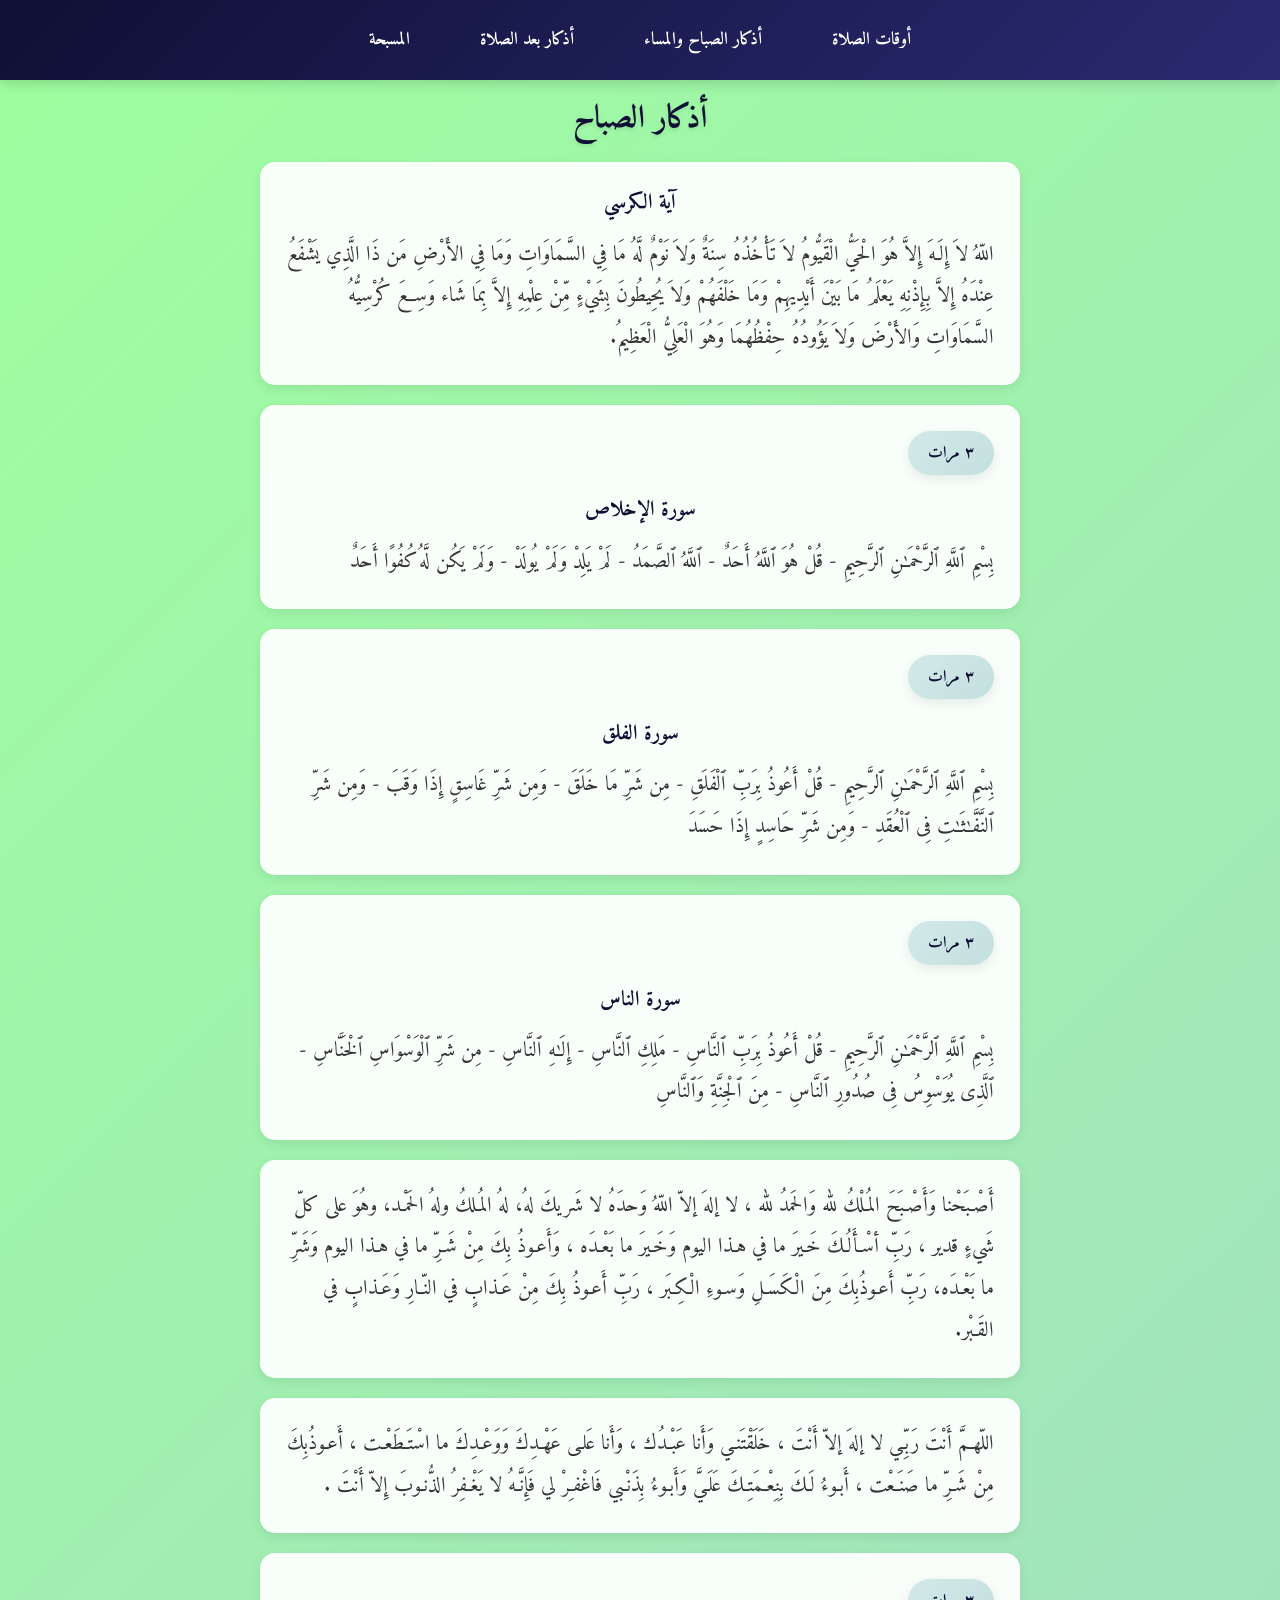
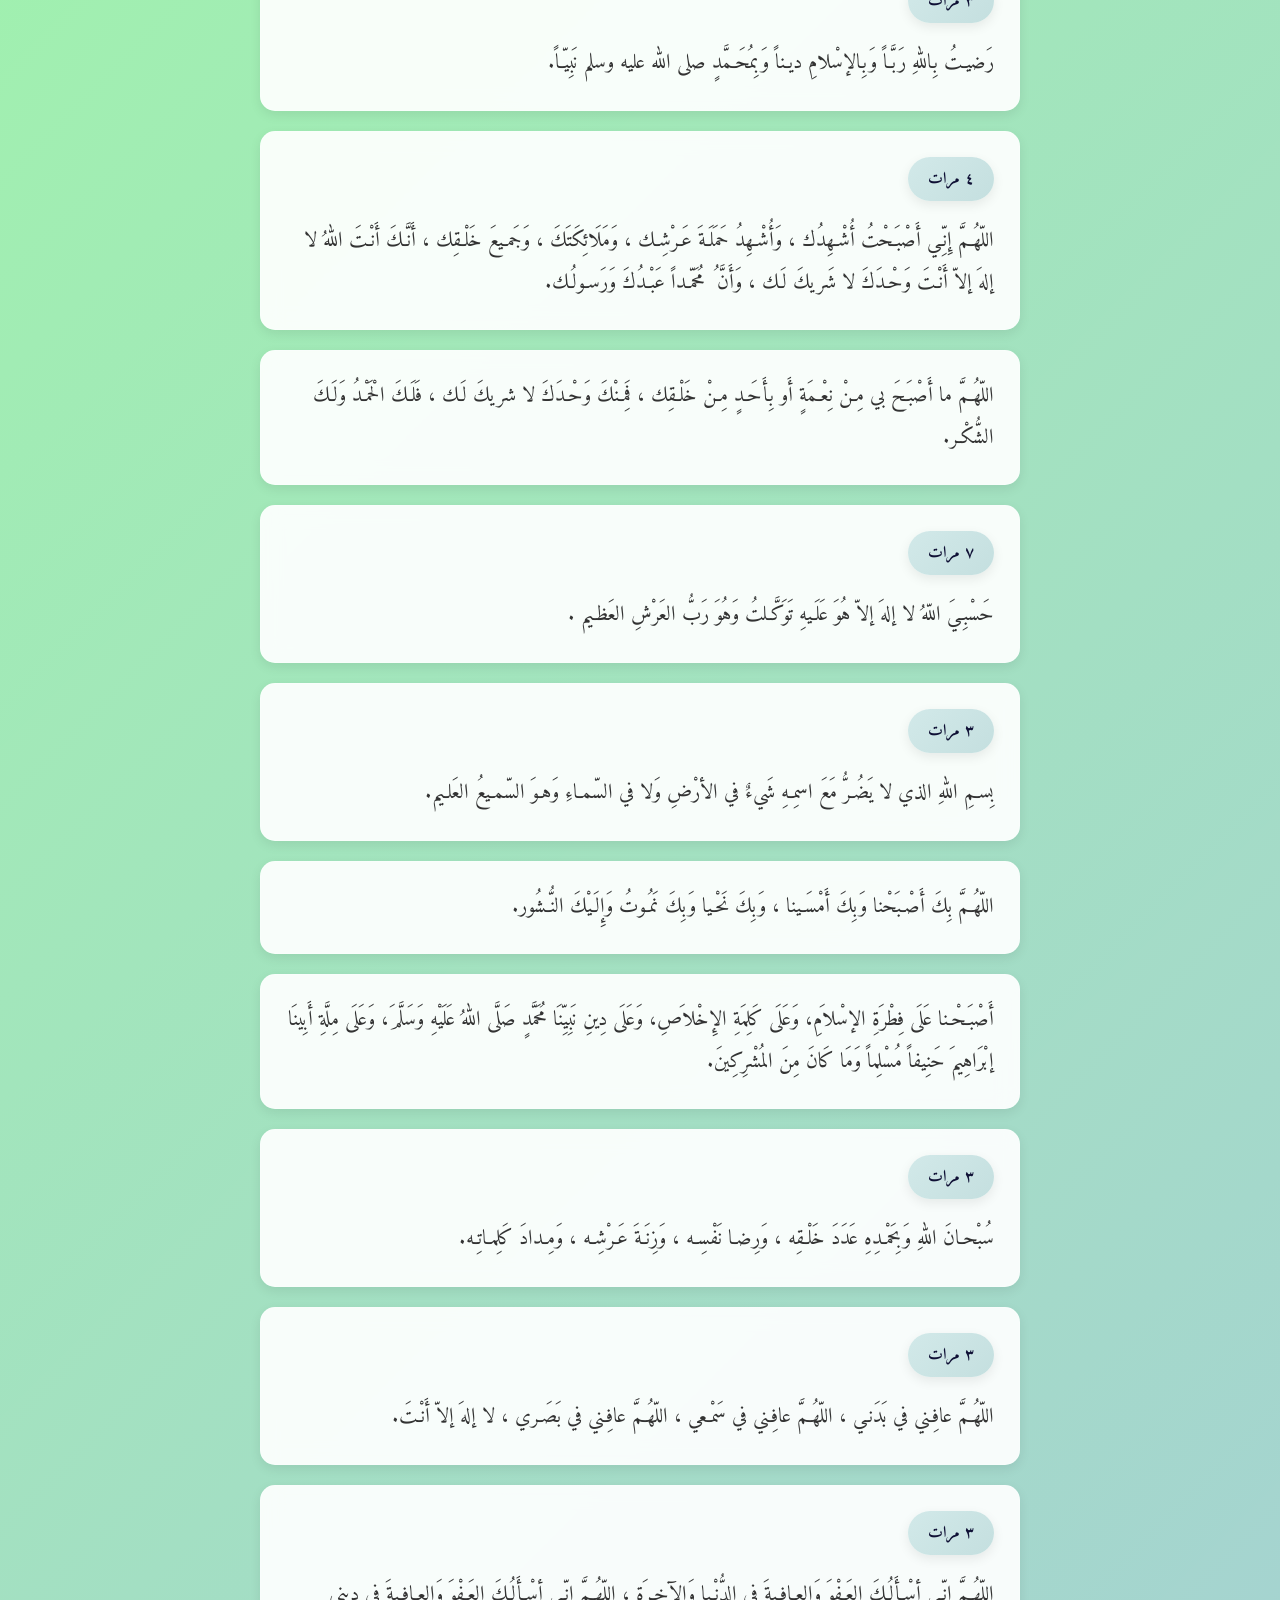
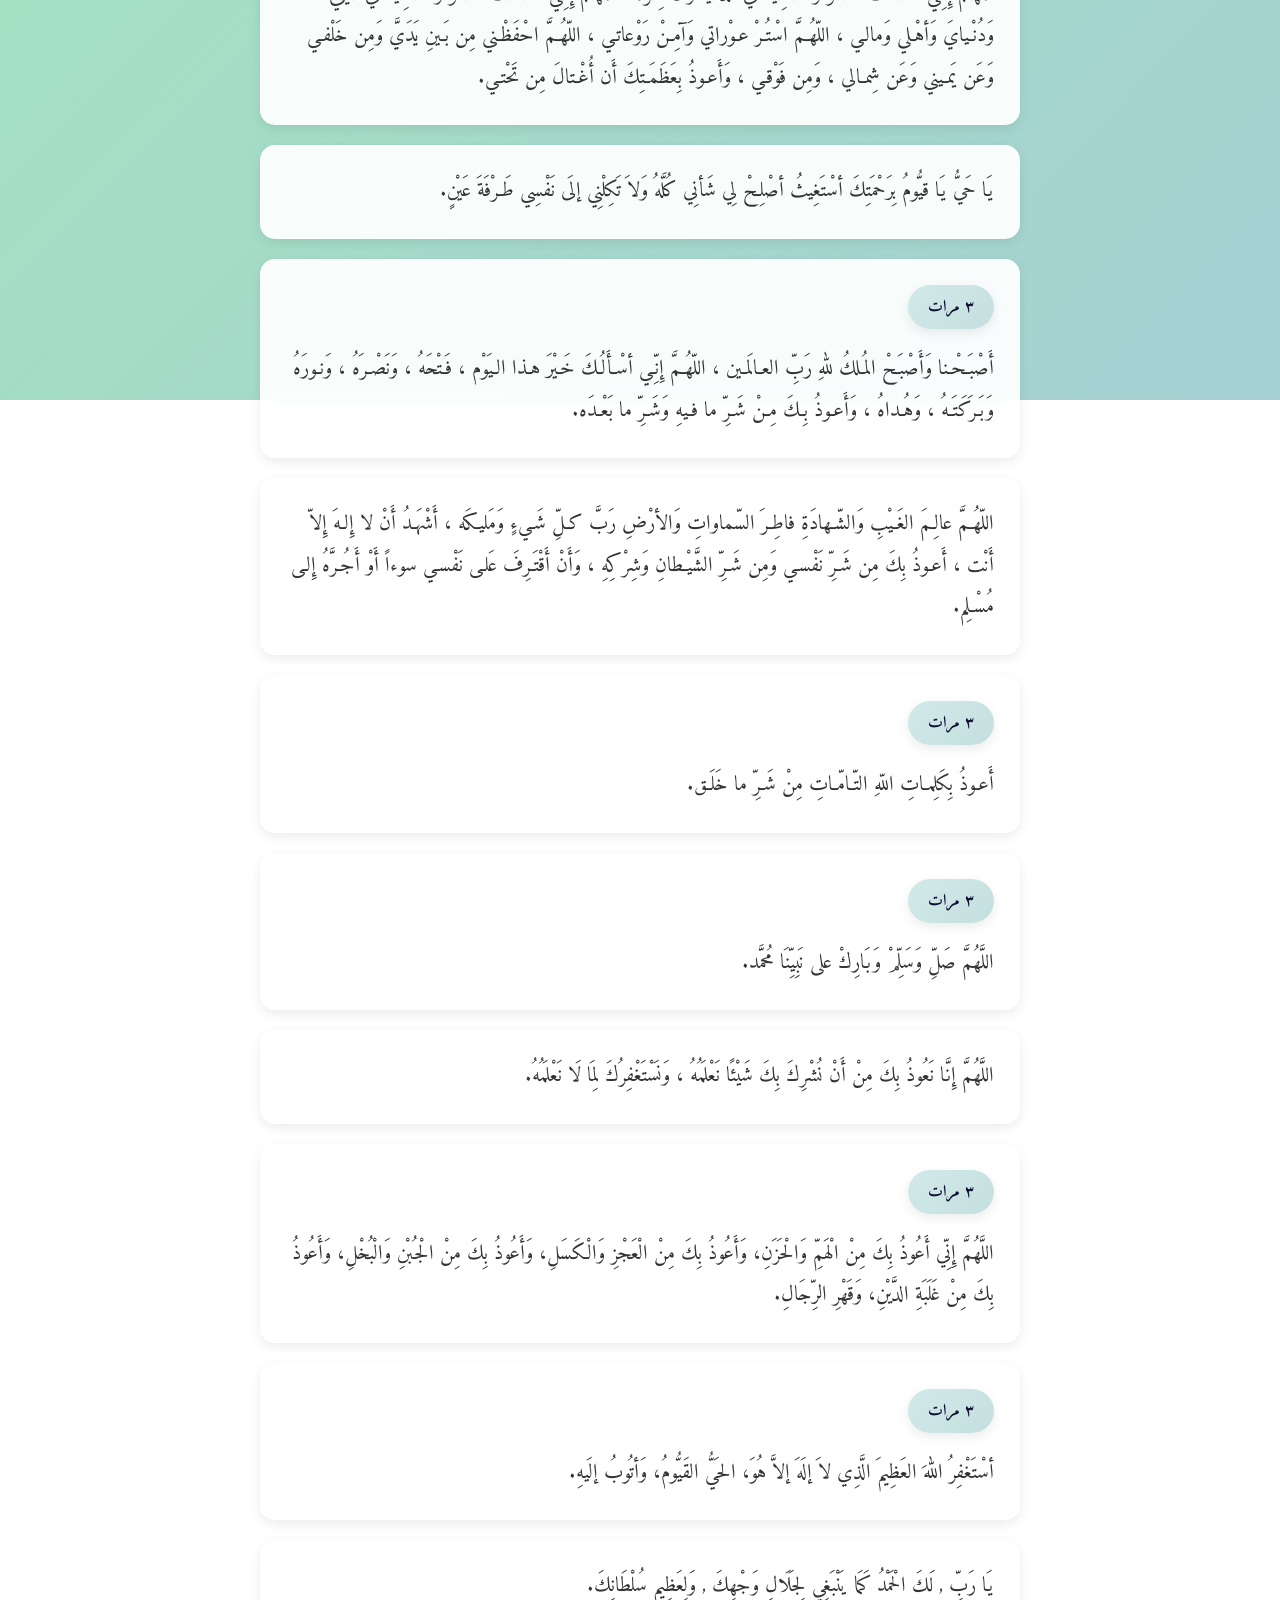
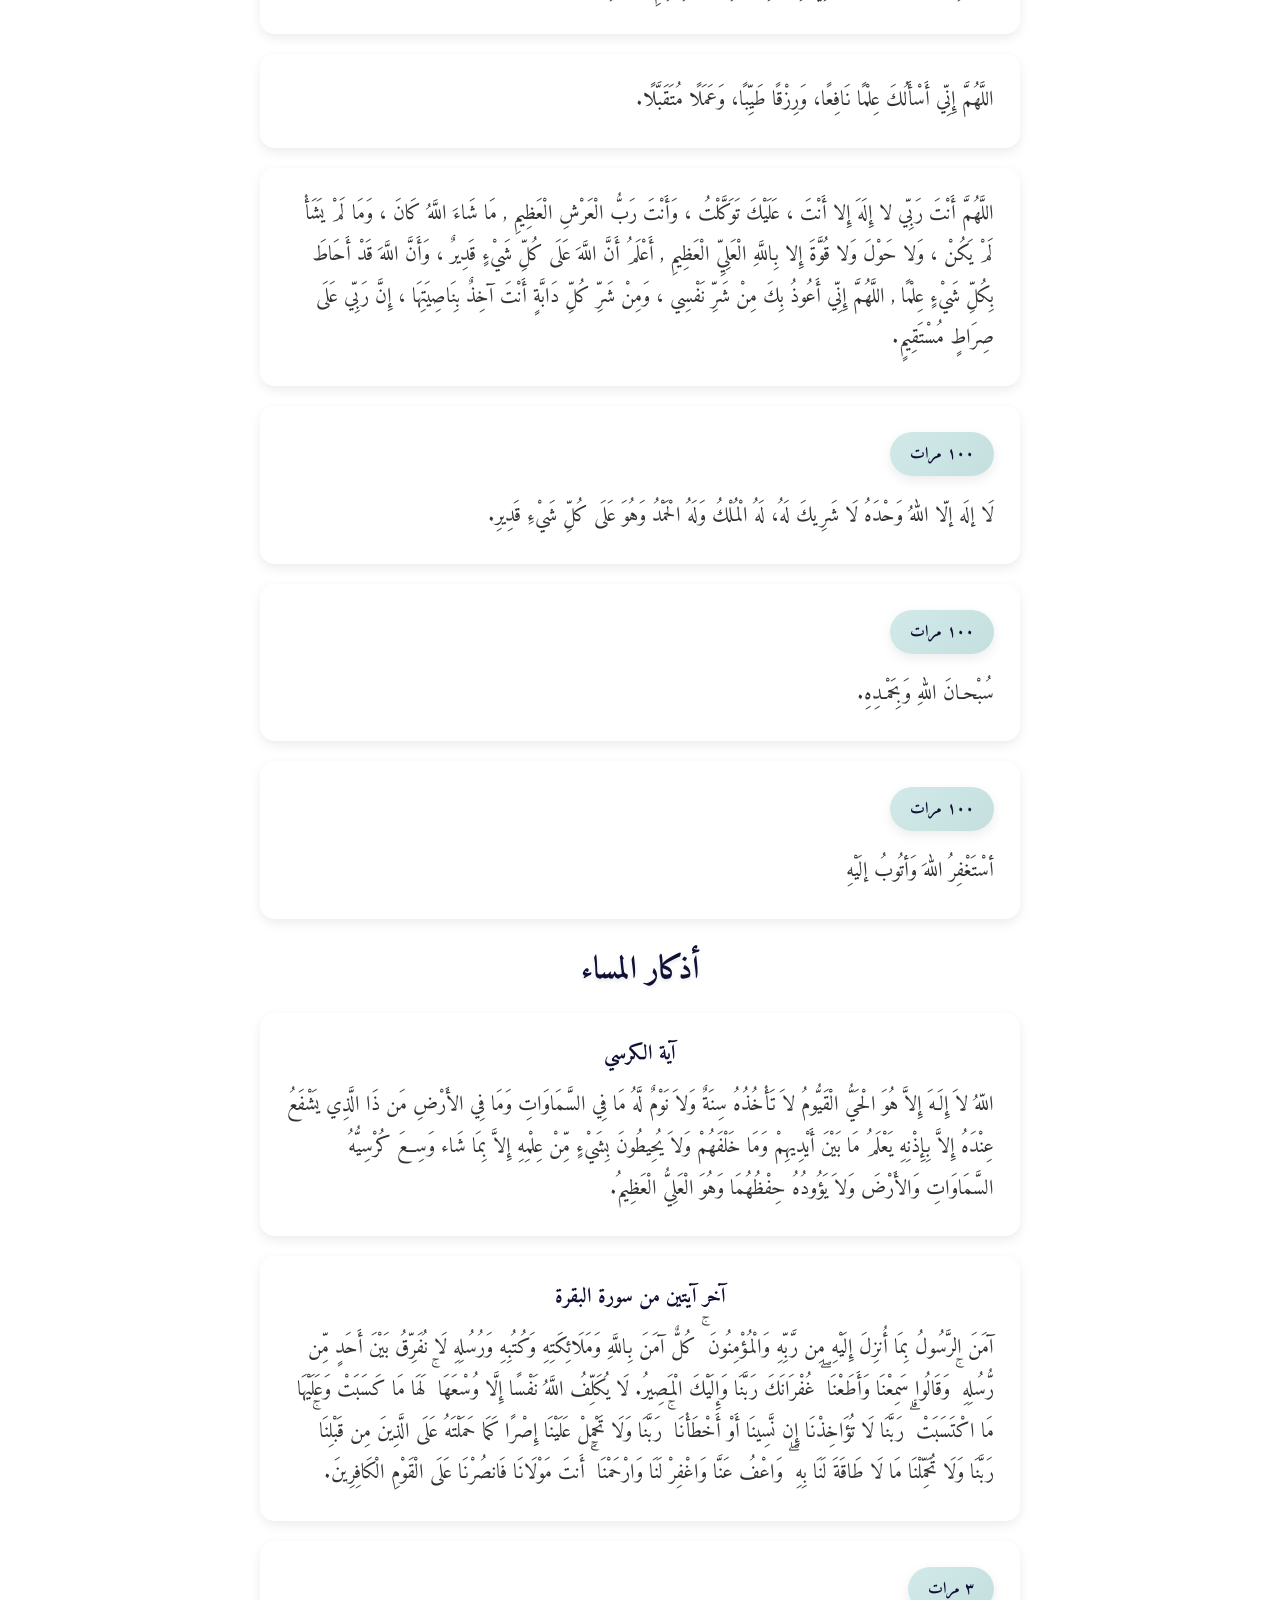
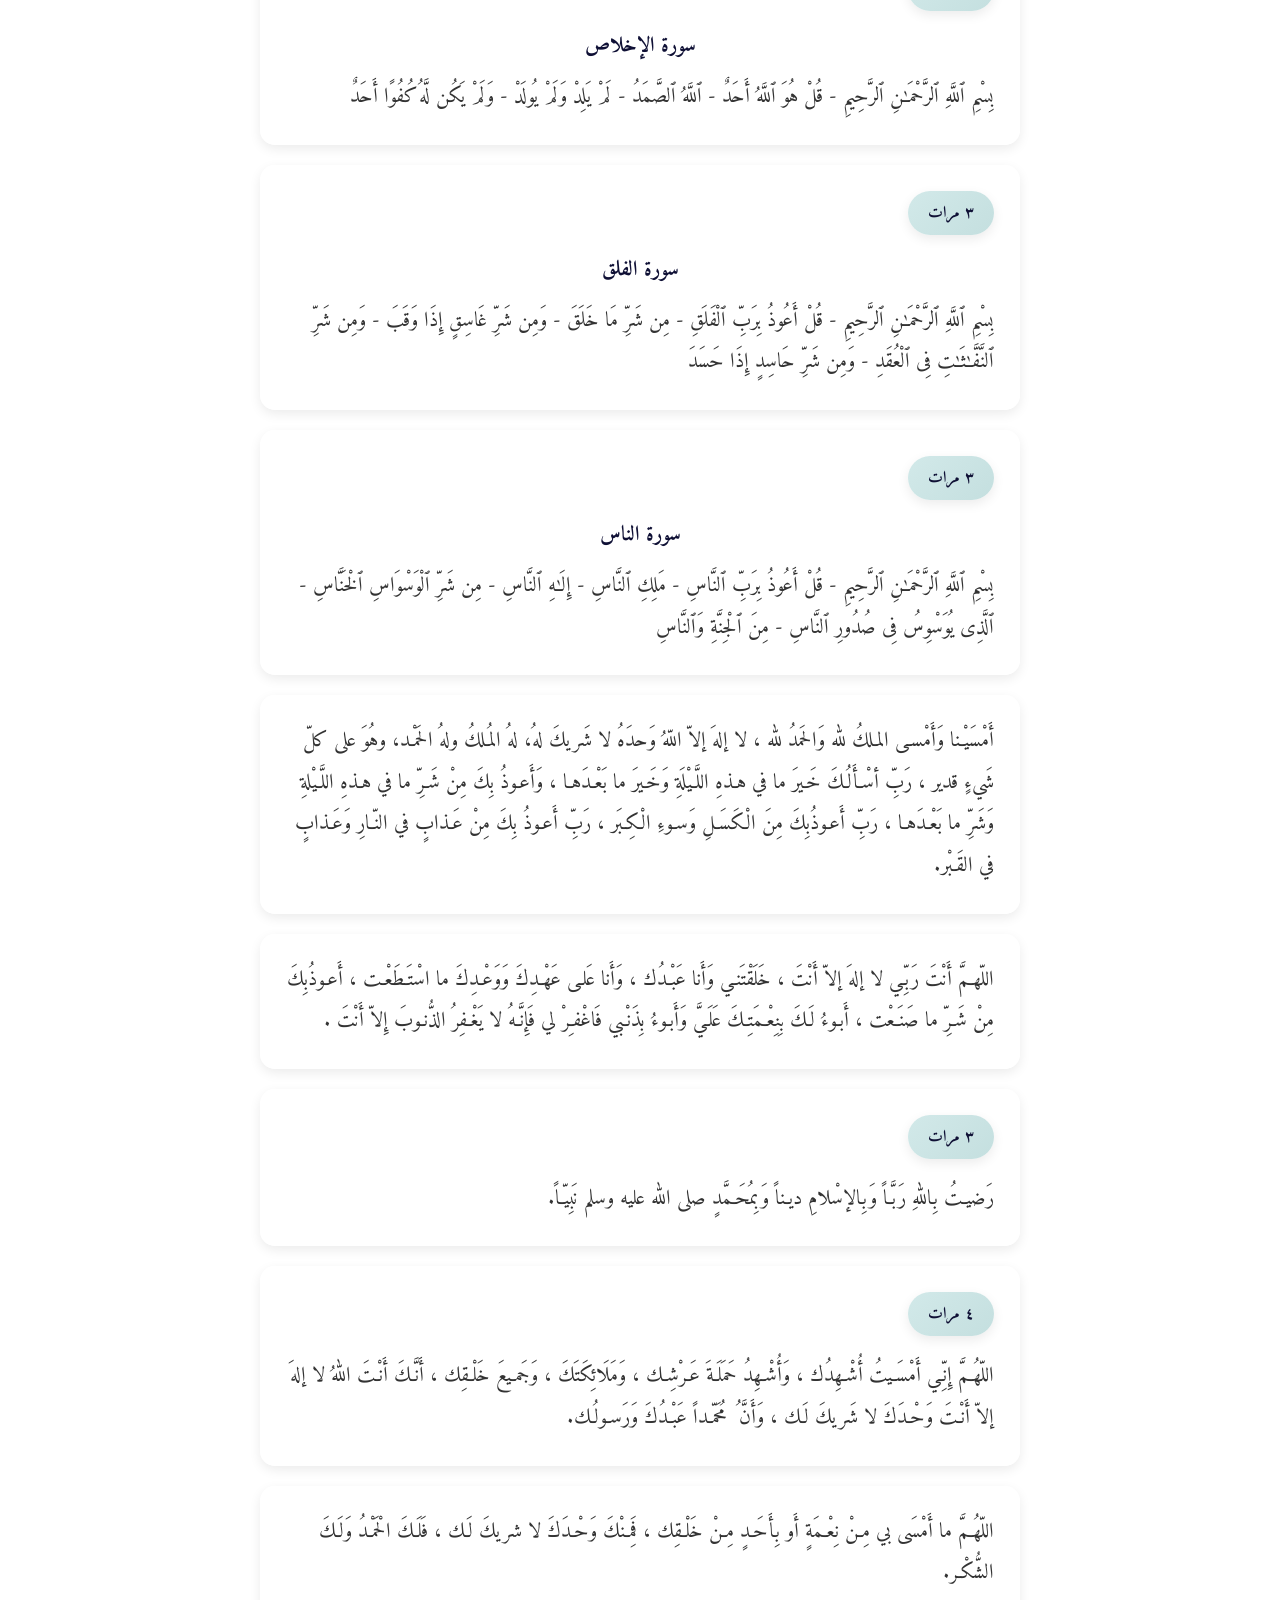
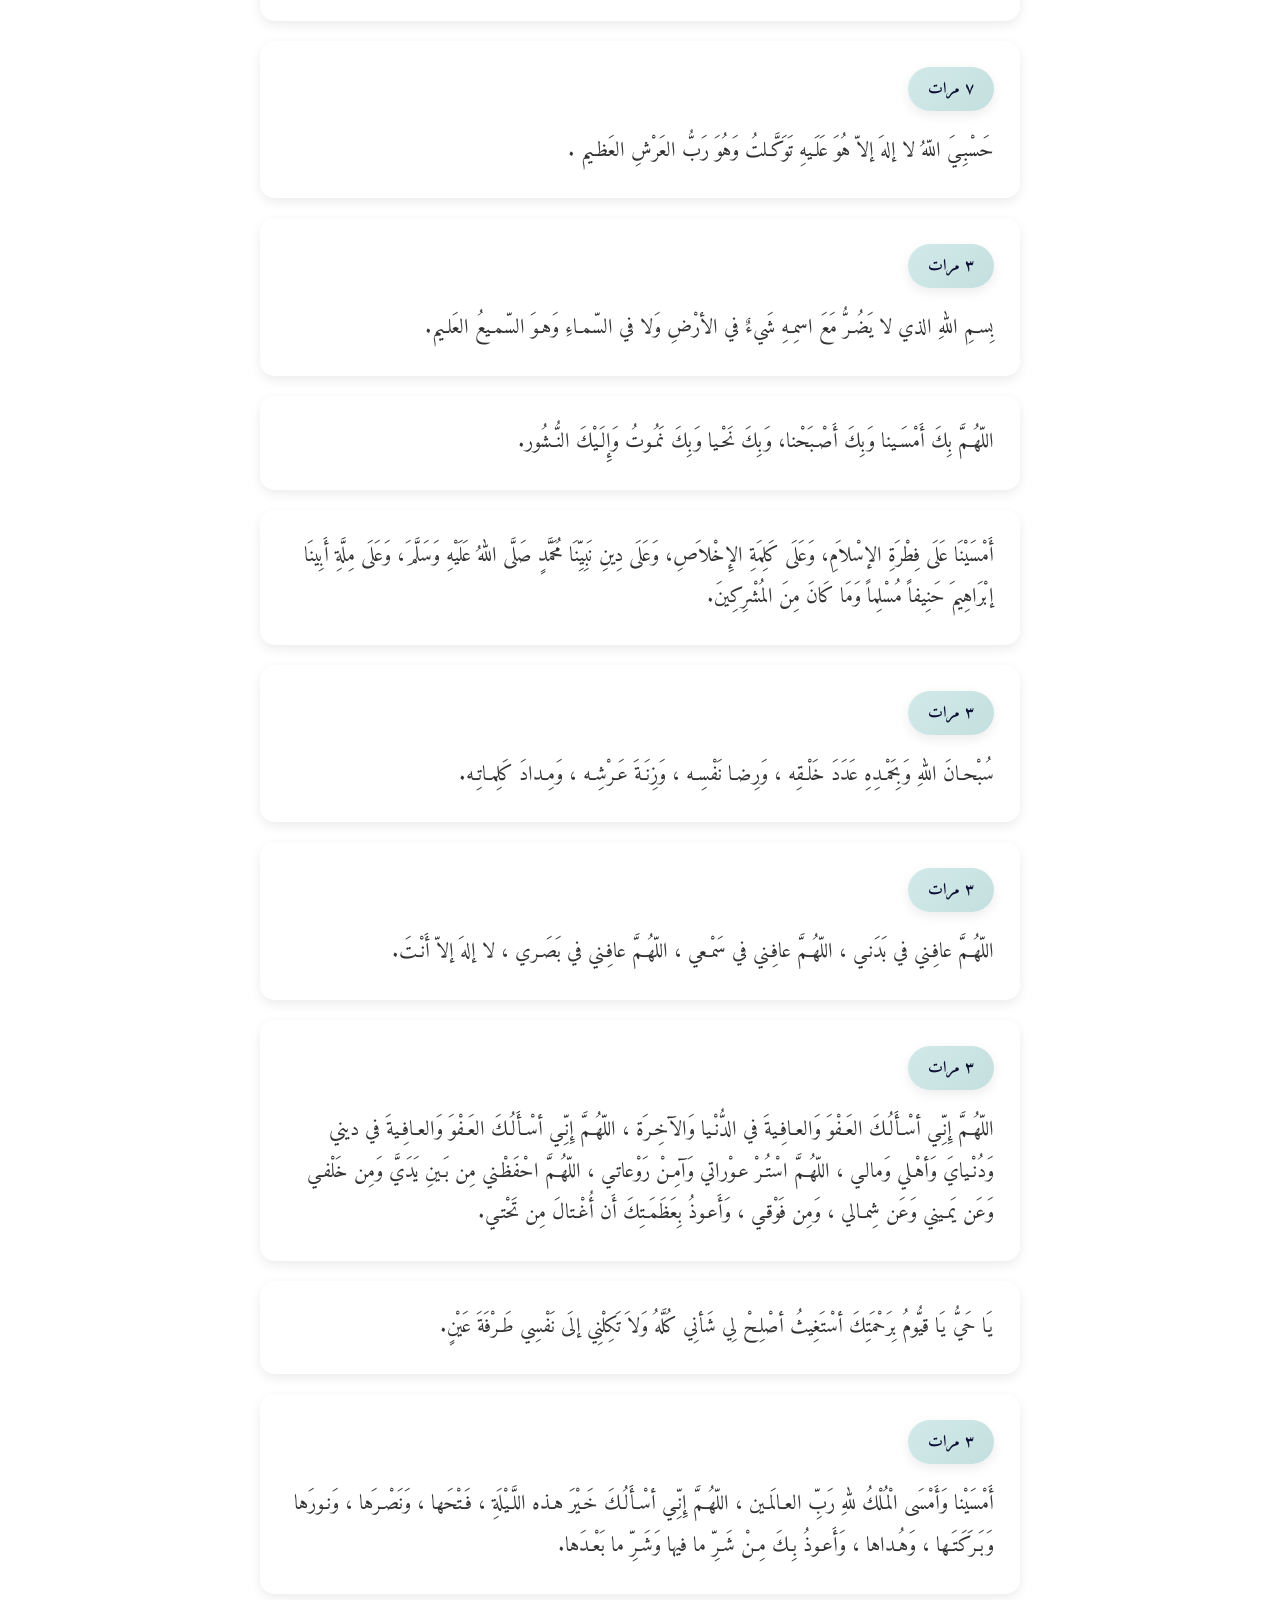
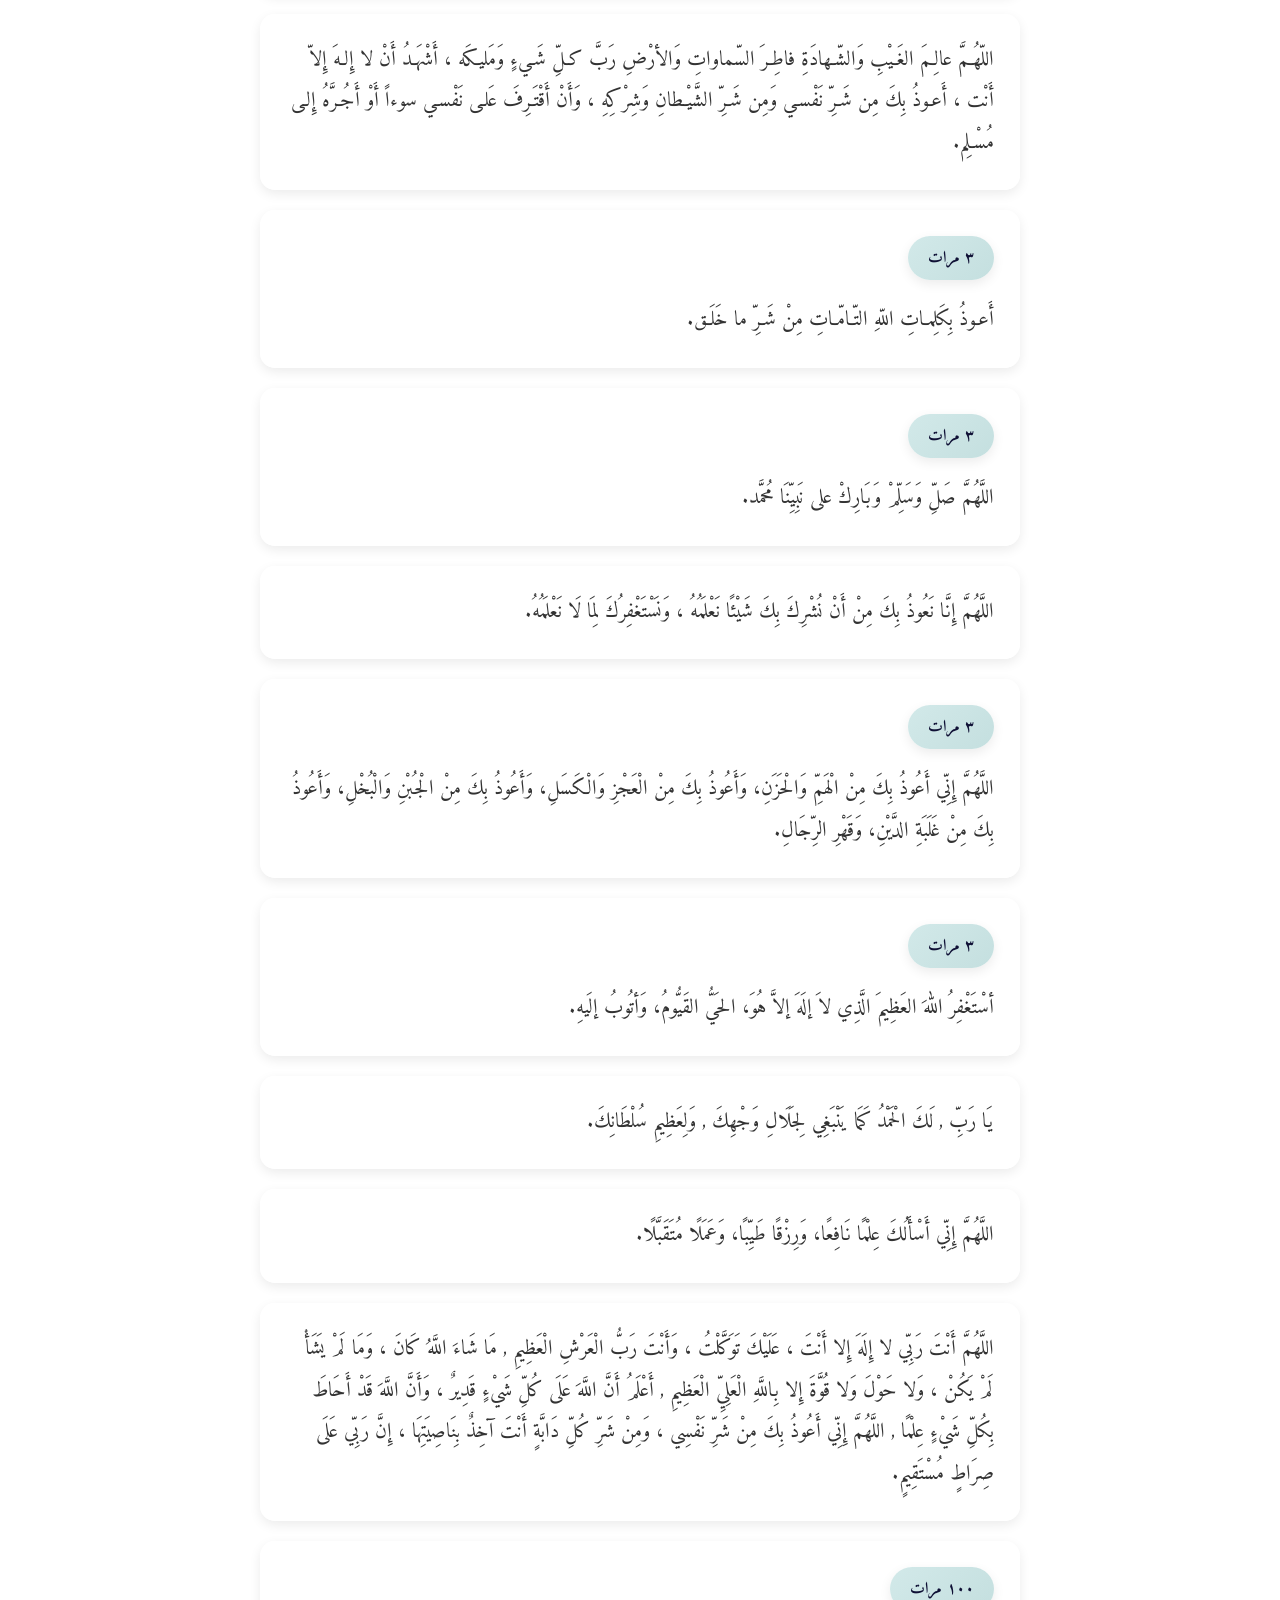
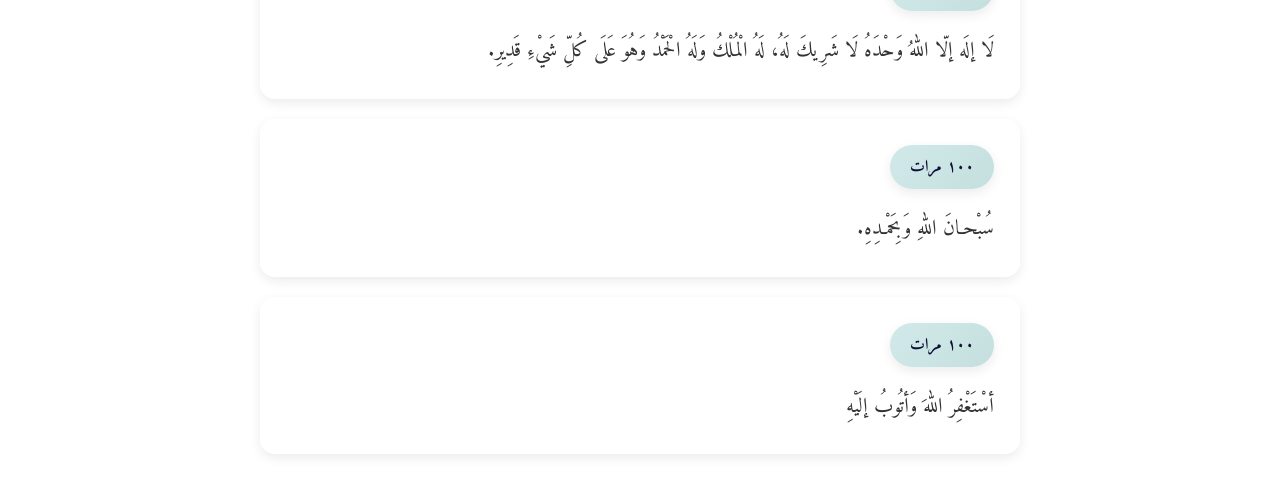
==== adkarAr.html @ 75485196 "bzaf ta3 l3ibat" ====
<!DOCTYPE html>
<html lang="ar" dir="rtl">
  <head>
    <meta charset="UTF-8" />
    <meta name="viewport" content="width=device-width, initial-scale=1.0" />
    <title>الأذكار الصباح و المساء</title>
    <link rel="icon" href="Logo.png" />
    <link
      href="https://cdn.jsdelivr.net/npm/bootstrap@5.3.0/dist/css/bootstrap.min.css"
      rel="stylesheet"
    />
    <link rel="preconnect" href="https://fonts.googleapis.com" />
    <link rel="preconnect" href="https://fonts.gstatic.com" crossorigin />
    <link
      href="https://fonts.googleapis.com/css2?family=Amiri:ital@0;1&family=Urbanist:ital,wght@0,600;1,600&display=swap"
      rel="stylesheet"
    />
    <link rel="stylesheet" href="style.css" />
    <style>
      :root {
        --primary-color: #0f1035;
        --secondary-color: #d2e9e9;
        --accent-color: #c4dfdf;
        --text-color: #333;
        --card-bg: rgba(255, 255, 255, 0.92);
        --gradient-start: rgba(0, 255, 0, 0.382);
        --gradient-end: rgba(0, 0, 255, 0.328);
        --shadow-light: 0 4px 12px rgba(0, 0, 0, 0.08);
        --shadow-medium: 0 8px 20px rgba(0, 0, 0, 0.15);
        --transition: all 0.3s ease;
      }

      body {
        font-family: "Amiri", serif;
        background: linear-gradient(
          135deg,
          var(--gradient-start),
          var(--gradient-end)
        );
        background-size: 400% 400%;
        background-repeat: no-repeat;
        background-attachment: fixed;
        animation: gradientShift 15s ease infinite;
        min-height: 100vh;
        padding: 20px 0;
        margin: 0;
      }

      .main-container {
        max-width: 800px;
        margin: 80px auto 20px;
        padding: 0 20px;
      }

      .section-title {
        color: var(--primary-color);
        font-weight: 700;
        text-align: center;
        margin: 2rem 0 1.5rem 0;
        font-size: 2rem;
        text-shadow: 0 2px 4px rgba(0, 0, 0, 0.1);
      }

      .supplication-card {
        background-color: var(--card-bg);
        border-radius: 15px;
        padding: 25px;
        margin-bottom: 20px;
        box-shadow: var(--shadow-light);
        border: 1px solid rgba(255, 255, 255, 0.2);
        backdrop-filter: blur(10px);
        transition: var(--transition);
        position: relative;
        overflow: hidden;
      }

      .supplication-card::before {
        content: "";
        position: absolute;
        top: 0;
        right: 0;
        width: 4px;
        height: 100%;
        background: var(--primary-color);
        transform: scaleY(0);
        transition: transform 0.3s ease;
      }

      .supplication-card:hover::before {
        transform: scaleY(1);
      }

      .supplication-card:hover {
        transform: translateY(-5px);
        box-shadow: var(--shadow-medium);
      }

      .supplication-text {
        font-size: 1.3rem;
        line-height: 2;
        color: var(--text-color);
        text-align: right;
        margin-bottom: 0;
      }

      .repetition-badge {
        background: linear-gradient(
          135deg,
          var(--secondary-color),
          var(--accent-color)
        );
        color: var(--primary-color);
        padding: 10px 20px;
        border-radius: 25px;
        font-weight: 700;
        font-size: 1rem;
        margin-bottom: 20px;
        display: inline-block;
        box-shadow: var(--shadow-light);
      }

      .sura-title,
      .ayah-title {
        color: var(--primary-color);
        font-weight: 700;
        font-size: 1.3rem;
        margin-bottom: 15px;
        text-align: center;
      }

      .navigation-header {
        background: linear-gradient(135deg, var(--primary-color), #2a2a72);
        color: white;
        padding: 15px 0;
        position: fixed;
        top: 0;
        left: 0;
        width: 100%;
        z-index: 1000;
        box-shadow: 0 4px 12px rgba(0, 0, 0, 0.15);
      }

      .nav-link {
        color: white !important;
        font-weight: 600;
        padding: 12px 25px;
        border-radius: 25px;
        transition: var(--transition);
        margin: 0 5px;
        text-decoration: none;
        font-family: "Amiri", serif;
        font-size: 1.1rem;
      }

      .nav-link:hover {
        background-color: rgba(255, 255, 255, 0.2);
        transform: translateY(-2px);
      }

      .nav-container {
        display: flex;
        justify-content: center;
        flex-wrap: wrap;
        gap: 10px;
      }

      @media (max-width: 768px) {
        .section-title {
          font-size: 1.7rem;
        }

        .supplication-text {
          font-size: 1.2rem;
          line-height: 1.9;
        }

        .supplication-card {
          padding: 20px;
        }

        .main-container {
          margin-top: 100px;
        }

        .nav-link {
          padding: 10px 15px;
          font-size: 1rem;
        }
      }

      @media (max-width: 576px) {
        body {
          padding: 10px 0;
        }

        .section-title {
          font-size: 1.5rem;
          margin: 1.5rem 0 1rem 0;
        }

        .supplication-text {
          font-size: 1.1rem;
          line-height: 1.8;
        }

        .supplication-card {
          padding: 15px;
          border-radius: 12px;
        }

        .repetition-badge {
          font-size: 0.9rem;
          padding: 8px 16px;
        }

        .nav-container {
          flex-direction: column;
          align-items: center;
          gap: 5px;
        }

        .nav-link {
          width: 200px;
          text-align: center;
        }
      }
    </style>
  </head>
  <body>
    <!-- Navigation Header -->
    <nav class="navigation-header">
      <div class="container-fluid">
        <div class="nav-container">
          <a href="index.html" class="nav-link">أوقات الصلاة</a>
          <a href="adkarAr.html" class="nav-link">أذكار الصباح والمساء</a>
          <a href="afterprayerAr.html" class="nav-link">أذكار بعد الصلاة</a>
          <a href="tassbih.html" class="nav-link">المسبحة</a>
        </div>
      </div>
    </nav>

    <div class="main-container">
      <!-- Morning Adhkar Section -->
      <h1 class="section-title" id="scrollspyHeading1">أذكار الصباح</h1>

      <div class="supplication-card">
        <div class="ayah-title">آية الكرسي</div>
        <p class="supplication-text">
          اللّهُ لاَ إِلَـهَ إِلاَّ هُوَ الْحَيُّ الْقَيُّومُ لاَ تَأْخُذُهُ
          سِنَةٌ وَلاَ نَوْمٌ لَّهُ مَا فِي السَّمَاوَاتِ وَمَا فِي الأَرْضِ مَن
          ذَا الَّذِي يَشْفَعُ عِنْدَهُ إِلاَّ بِإِذْنِهِ يَعْلَمُ مَا بَيْنَ
          أَيْدِيهِمْ وَمَا خَلْفَهُمْ وَلاَ يُحِيطُونَ بِشَيْءٍ مِّنْ عِلْمِهِ
          إِلاَّ بِمَا شَاء وَسِعَ كُرْسِيُّهُ السَّمَاوَاتِ وَالأَرْضَ وَلاَ
          يَؤُودُهُ حِفْظُهُمَا وَهُوَ الْعَلِيُّ الْعَظِيمُ.
        </p>
      </div>

      <div class="supplication-card">
        <div class="repetition-badge">٣ مرات</div>
        <div class="sura-title">سورة الإخلاص</div>
        <p class="supplication-text">
          بِسْمِ ٱللَّهِ ٱلرَّحْمَـٰنِ ٱلرَّحِيمِ - قُلْ هُوَ ٱللَّهُ أَحَدٌ -
          ٱللَّهُ ٱلصَّمَدُ - لَمْ يَلِدْ وَلَمْ يُولَدْ - وَلَمْ يَكُن لَّهُ
          كُفُوًا أَحَدٌ
        </p>
      </div>

      <div class="supplication-card">
        <div class="repetition-badge">٣ مرات</div>
        <div class="sura-title">سورة الفلق</div>
        <p class="supplication-text">
          بِسْمِ ٱللَّهِ ٱلرَّحْمَـٰنِ ٱلرَّحِيمِ - قُلْ أَعُوذُ بِرَبِّ
          ٱلْفَلَقِ - مِن شَرِّ مَا خَلَقَ - وَمِن شَرِّ غَاسِقٍ إِذَا وَقَبَ -
          وَمِن شَرِّ ٱلنَّفَّـٰثَـٰتِ فِى ٱلْعُقَدِ - وَمِن شَرِّ حَاسِدٍ إِذَا
          حَسَدَ
        </p>
      </div>

      <div class="supplication-card">
        <div class="repetition-badge">٣ مرات</div>
        <div class="sura-title">سورة الناس</div>
        <p class="supplication-text">
          بِسْمِ ٱللَّهِ ٱلرَّحْمَـٰنِ ٱلرَّحِيمِ - قُلْ أَعُوذُ بِرَبِّ
          ٱلنَّاسِ - مَلِكِ ٱلنَّاسِ - إِلَـٰهِ ٱلنَّاسِ - مِن شَرِّ
          ٱلْوَسْوَاسِ ٱلْخَنَّاسِ - ٱلَّذِى يُوَسْوِسُ فِى صُدُورِ ٱلنَّاسِ -
          مِنَ ٱلْجِنَّةِ وَٱلنَّاسِ
        </p>
      </div>

      <div class="supplication-card">
        <p class="supplication-text">
          أَصْـبَحْنا وَأَصْـبَحَ المُـلْكُ لله وَالحَمدُ لله ، لا إلهَ إلاّ
          اللّهُ وَحدَهُ لا شَريكَ لهُ، لهُ المُـلكُ ولهُ الحَمْـد، وهُوَ على
          كلّ شَيءٍ قدير ، رَبِّ أسْـأَلُـكَ خَـيرَ ما في هـذا اليوم وَخَـيرَ ما
          بَعْـدَه ، وَأَعـوذُ بِكَ مِنْ شَـرِّ ما في هـذا اليوم وَشَرِّ ما
          بَعْـدَه، رَبِّ أَعـوذُبِكَ مِنَ الْكَسَـلِ وَسـوءِ الْكِـبَر ، رَبِّ
          أَعـوذُ بِكَ مِنْ عَـذابٍ في النّـارِ وَعَـذابٍ في القَـبْر.
        </p>
      </div>

      <div class="supplication-card">
        <p class="supplication-text">
          اللّهـمَّ أَنْتَ رَبِّـي لا إلهَ إلاّ أَنْتَ ، خَلَقْتَنـي وَأَنا
          عَبْـدُك ، وَأَنا عَلـى عَهْـدِكَ وَوَعْـدِكَ ما اسْتَـطَعْـت ،
          أَعـوذُبِكَ مِنْ شَـرِّ ما صَنَـعْت ، أَبـوءُ لَـكَ بِنِعْـمَتِـكَ
          عَلَـيَّ وَأَبـوءُ بِذَنْـبي فَاغْفـِرْ لي فَإِنَّـهُ لا يَغْـفِرُ
          الذُّنـوبَ إِلاّ أَنْتَ .
        </p>
      </div>

      <div class="supplication-card">
        <div class="repetition-badge">٣ مرات</div>
        <p class="supplication-text">
          رَضيـتُ بِاللهِ رَبَّـاً وَبِالإسْلامِ ديـناً وَبِمُحَـمَّدٍ صلى الله
          عليه وسلم نَبِيّـاً.
        </p>
      </div>

      <div class="supplication-card">
        <div class="repetition-badge">٤ مرات</div>
        <p class="supplication-text">
          اللّهُـمَّ إِنِّـي أَصْبَـحْتُ أُشْـهِدُك ، وَأُشْـهِدُ حَمَلَـةَ
          عَـرْشِـك ، وَمَلَائِكَتَكَ ، وَجَمـيعَ خَلْـقِك ، أَنَّـكَ أَنْـتَ
          اللهُ لا إلهَ إلاّ أَنْـتَ وَحْـدَكَ لا شَريكَ لَـك ، وَأَنَّ ُ
          مُحَمّـداً عَبْـدُكَ وَرَسـولُـك.
        </p>
      </div>

      <div class="supplication-card">
        <p class="supplication-text">
          اللّهُـمَّ ما أَصْبَـحَ بي مِـنْ نِعْـمَةٍ أَو بِأَحَـدٍ مِـنْ
          خَلْـقِك ، فَمِـنْكَ وَحْـدَكَ لا شريكَ لَـك ، فَلَـكَ الْحَمْـدُ
          وَلَـكَ الشُّكْـر.
        </p>
      </div>

      <div class="supplication-card">
        <div class="repetition-badge">٧ مرات</div>
        <p class="supplication-text">
          حَسْبِـيَ اللّهُ لا إلهَ إلاّ هُوَ عَلَـيهِ تَوَكَّـلتُ وَهُوَ رَبُّ
          العَرْشِ العَظـيم .
        </p>
      </div>

      <div class="supplication-card">
        <div class="repetition-badge">٣ مرات</div>
        <p class="supplication-text">
          بِسـمِ اللهِ الذي لا يَضُـرُّ مَعَ اسمِـهِ شَيءٌ في الأرْضِ وَلا في
          السّمـاءِ وَهـوَ السّمـيعُ العَلـيم.
        </p>
      </div>

      <div class="supplication-card">
        <p class="supplication-text">
          اللّهُـمَّ بِكَ أَصْـبَحْنا وَبِكَ أَمْسَـينا ، وَبِكَ نَحْـيا وَبِكَ
          نَمُـوتُ وَإِلَـيْكَ النُّـشُور.
        </p>
      </div>

      <div class="supplication-card">
        <p class="supplication-text">
          أَصْبَـحْـنا عَلَى فِطْرَةِ الإسْلاَمِ، وَعَلَى كَلِمَةِ الإِخْلاَصِ،
          وَعَلَى دِينِ نَبِيِّنَا مُحَمَّدٍ صَلَّى اللهُ عَلَيْهِ وَسَلَّمَ،
          وَعَلَى مِلَّةِ أَبِينَا إبْرَاهِيمَ حَنِيفاً مُسْلِماً وَمَا كَانَ
          مِنَ المُشْرِكِينَ.
        </p>
      </div>

      <div class="supplication-card">
        <div class="repetition-badge">٣ مرات</div>
        <p class="supplication-text">
          سُبْحـانَ اللهِ وَبِحَمْـدِهِ عَدَدَ خَلْـقِه ، وَرِضـا نَفْسِـه ،
          وَزِنَـةَ عَـرْشِـه ، وَمِـدادَ كَلِمـاتِـه.
        </p>
      </div>

      <div class="supplication-card">
        <div class="repetition-badge">٣ مرات</div>
        <p class="supplication-text">
          اللّهُـمَّ عافِـني في بَدَنـي ، اللّهُـمَّ عافِـني في سَمْـعي ،
          اللّهُـمَّ عافِـني في بَصَـري ، لا إلهَ إلاّ أَنْـتَ.
        </p>
      </div>

      <div class="supplication-card">
        <div class="repetition-badge">٣ مرات</div>
        <p class="supplication-text">
          اللّهُـمَّ إِنِّـي أسْـأَلُـكَ العَـفْوَ وَالعـافِـيةَ في الدُّنْـيا
          وَالآخِـرَة ، اللّهُـمَّ إِنِّـي أسْـأَلُـكَ العَـفْوَ وَالعـافِـيةَ
          في ديني وَدُنْـيايَ وَأهْـلي وَمالـي ، اللّهُـمَّ اسْتُـرْ عـوْراتي
          وَآمِـنْ رَوْعاتـي ، اللّهُـمَّ احْفَظْـني مِن بَـينِ يَدَيَّ وَمِن
          خَلْفـي وَعَن يَمـيني وَعَن شِمـالي ، وَمِن فَوْقـي ، وَأَعـوذُ
          بِعَظَمَـتِكَ أَن أُغْـتالَ مِن تَحْتـي.
        </p>
      </div>

      <div class="supplication-card">
        <p class="supplication-text">
          يَا حَيُّ يَا قيُّومُ بِرَحْمَتِكَ أسْتَغِيثُ أصْلِحْ لِي شَأنِي
          كُلَّهُ وَلاَ تَكِلْنِي إلَى نَفْسِي طَـرْفَةَ عَيْنٍ.
        </p>
      </div>

      <div class="supplication-card">
        <div class="repetition-badge">٣ مرات</div>
        <p class="supplication-text">
          أَصْبَـحْـنا وَأَصْبَـحْ المُـلكُ للهِ رَبِّ العـالَمـين ، اللّهُـمَّ
          إِنِّـي أسْـأَلُـكَ خَـيْرَ هـذا الـيَوْم ، فَـتْحَهُ ، وَنَصْـرَهُ ،
          وَنـورَهُ وَبَـرَكَتَـهُ ، وَهُـداهُ ، وَأَعـوذُ بِـكَ مِـنْ شَـرِّ ما
          فـيهِ وَشَـرِّ ما بَعْـدَه.
        </p>
      </div>

      <div class="supplication-card">
        <p class="supplication-text">
          اللّهُـمَّ عالِـمَ الغَـيْبِ وَالشّـهادَةِ فاطِـرَ السّماواتِ
          وَالأرْضِ رَبَّ كـلِّ شَـيءٍ وَمَليـكَه ، أَشْهَـدُ أَنْ لا إِلـهَ
          إِلاّ أَنْت ، أَعـوذُ بِكَ مِن شَـرِّ نَفْسـي وَمِن شَـرِّ
          الشَّيْـطانِ وَشِرْكِهِ ، وَأَنْ أَقْتَـرِفَ عَلـى نَفْسـي سوءاً أَوْ
          أَجُـرَّهُ إِلـى مُسْـلِم.
        </p>
      </div>

      <div class="supplication-card">
        <div class="repetition-badge">٣ مرات</div>
        <p class="supplication-text">
          أَعـوذُ بِكَلِمـاتِ اللّهِ التّـامّـاتِ مِنْ شَـرِّ ما خَلَـق.
        </p>
      </div>

      <div class="supplication-card">
        <div class="repetition-badge">٣ مرات</div>
        <p class="supplication-text">
          اللَّهُمَّ صَلِّ وَسَلِّمْ وَبَارِكْ على نَبِيِّنَا مُحمَّد.
        </p>
      </div>

      <div class="supplication-card">
        <p class="supplication-text">
          اللَّهُمَّ إِنَّا نَعُوذُ بِكَ مِنْ أَنْ نُشْرِكَ بِكَ شَيْئًا
          نَعْلَمُهُ ، وَنَسْتَغْفِرُكَ لِمَا لَا نَعْلَمُهُ.
        </p>
      </div>

      <div class="supplication-card">
        <div class="repetition-badge">٣ مرات</div>
        <p class="supplication-text">
          اللَّهُمَّ إِنِّي أَعُوذُ بِكَ مِنْ الْهَمِّ وَالْحَزَنِ، وَأَعُوذُ
          بِكَ مِنْ الْعَجْزِ وَالْكَسَلِ، وَأَعُوذُ بِكَ مِنْ الْجُبْنِ
          وَالْبُخْلِ، وَأَعُوذُ بِكَ مِنْ غَلَبَةِ الدَّيْنِ، وَقَهْرِ
          الرِّجَالِ.
        </p>
      </div>

      <div class="supplication-card">
        <div class="repetition-badge">٣ مرات</div>
        <p class="supplication-text">
          أسْتَغْفِرُ اللهَ العَظِيمَ الَّذِي لاَ إلَهَ إلاَّ هُوَ، الحَيُّ
          القَيُّومُ، وَأتُوبُ إلَيهِ.
        </p>
      </div>

      <div class="supplication-card">
        <p class="supplication-text">
          يَا رَبِّ , لَكَ الْحَمْدُ كَمَا يَنْبَغِي لِجَلَالِ وَجْهِكَ ,
          وَلِعَظِيمِ سُلْطَانِكَ.
        </p>
      </div>

      <div class="supplication-card">
        <p class="supplication-text">
          اللَّهُمَّ إِنِّي أَسْأَلُكَ عِلْمًا نَافِعًا، وَرِزْقًا طَيِّبًا،
          وَعَمَلًا مُتَقَبَّلًا.
        </p>
      </div>

      <div class="supplication-card">
        <p class="supplication-text">
          اللَّهُمَّ أَنْتَ رَبِّي لا إِلَهَ إِلا أَنْتَ ، عَلَيْكَ تَوَكَّلْتُ
          ، وَأَنْتَ رَبُّ الْعَرْشِ الْعَظِيمِ , مَا شَاءَ اللَّهُ كَانَ ،
          وَمَا لَمْ يَشَأْ لَمْ يَكُنْ ، وَلا حَوْلَ وَلا قُوَّةَ إِلا
          بِاللَّهِ الْعَلِيِّ الْعَظِيمِ , أَعْلَمُ أَنَّ اللَّهَ عَلَى كُلِّ
          شَيْءٍ قَدِيرٌ ، وَأَنَّ اللَّهَ قَدْ أَحَاطَ بِكُلِّ شَيْءٍ عِلْمًا ,
          اللَّهُمَّ إِنِّي أَعُوذُ بِكَ مِنْ شَرِّ نَفْسِي ، وَمِنْ شَرِّ كُلِّ
          دَابَّةٍ أَنْتَ آخِذٌ بِنَاصِيَتِهَا ، إِنَّ رَبِّي عَلَى صِرَاطٍ
          مُسْتَقِيمٍ.
        </p>
      </div>

      <div class="supplication-card">
        <div class="repetition-badge">١٠٠ مرات</div>
        <p class="supplication-text">
          لَا إلَه إلّا اللهُ وَحْدَهُ لَا شَرِيكَ لَهُ، لَهُ الْمُلْكُ وَلَهُ
          الْحَمْدُ وَهُوَ عَلَى كُلِّ شَيْءِ قَدِيرِ.
        </p>
      </div>

      <div class="supplication-card">
        <div class="repetition-badge">١٠٠ مرات</div>
        <p class="supplication-text">سُبْحـانَ اللهِ وَبِحَمْـدِهِ.</p>
      </div>

      <div class="supplication-card">
        <div class="repetition-badge">١٠٠ مرات</div>
        <p class="supplication-text">أسْتَغْفِرُ اللهَ وَأتُوبُ إلَيْهِ</p>
      </div>

      <!-- Evening Adhkar Section -->
      <h1 class="section-title" id="scrollspyHeading2">أذكار المساء</h1>

      <div class="supplication-card">
        <div class="ayah-title">آية الكرسي</div>
        <p class="supplication-text">
          اللّهُ لاَ إِلَـهَ إِلاَّ هُوَ الْحَيُّ الْقَيُّومُ لاَ تَأْخُذُهُ
          سِنَةٌ وَلاَ نَوْمٌ لَّهُ مَا فِي السَّمَاوَاتِ وَمَا فِي الأَرْضِ مَن
          ذَا الَّذِي يَشْفَعُ عِنْدَهُ إِلاَّ بِإِذْنِهِ يَعْلَمُ مَا بَيْنَ
          أَيْدِيهِمْ وَمَا خَلْفَهُمْ وَلاَ يُحِيطُونَ بِشَيْءٍ مِّنْ عِلْمِهِ
          إِلاَّ بِمَا شَاء وَسِعَ كُرْسِيُّهُ السَّمَاوَاتِ وَالأَرْضَ وَلاَ
          يَؤُودُهُ حِفْظُهُمَا وَهُوَ الْعَلِيُّ الْعَظِيمُ.
        </p>
      </div>

      <div class="supplication-card">
        <div class="ayah-title">آخر آيتين من سورة البقرة</div>
        <p class="supplication-text">
          آمَنَ الرَّسُولُ بِمَا أُنزِلَ إِلَيْهِ مِن رَّبِّهِ وَالْمُؤْمِنُونَ
          ۚ كُلٌّ آمَنَ بِاللَّهِ وَمَلَائِكَتِهِ وَكُتُبِهِ وَرُسُلِهِ لَا
          نُفَرِّقُ بَيْنَ أَحَدٍ مِّن رُّسُلِهِ ۚ وَقَالُوا سَمِعْنَا
          وَأَطَعْنَا ۖ غُفْرَانَكَ رَبَّنَا وَإِلَيْكَ الْمَصِيرُ. لَا
          يُكَلِّفُ اللَّهُ نَفْسًا إِلَّا وُسْعَهَا ۚ لَهَا مَا كَسَبَتْ
          وَعَلَيْهَا مَا اكْتَسَبَتْ ۗ رَبَّنَا لَا تُؤَاخِذْنَا إِن نَّسِينَا
          أَوْ أَخْطَأْنَا ۚ رَبَّنَا وَلَا تَحْمِلْ عَلَيْنَا إِصْرًا كَمَا
          حَمَلْتَهُ عَلَى الَّذِينَ مِن قَبْلِنَا ۚ رَبَّنَا وَلَا تُحَمِّلْنَا
          مَا لَا طَاقَةَ لَنَا بِهِ ۖ وَاعْفُ عَنَّا وَاغْفِرْ لَنَا
          وَارْحَمْنَا ۚ أَنتَ مَوْلَانَا فَانصُرْنَا عَلَى الْقَوْمِ
          الْكَافِرِينَ.
        </p>
      </div>

      <div class="supplication-card">
        <div class="repetition-badge">٣ مرات</div>
        <div class="sura-title">سورة الإخلاص</div>
        <p class="supplication-text">
          بِسْمِ ٱللَّهِ ٱلرَّحْمَـٰنِ ٱلرَّحِيمِ - قُلْ هُوَ ٱللَّهُ أَحَدٌ -
          ٱللَّهُ ٱلصَّمَدُ - لَمْ يَلِدْ وَلَمْ يُولَدْ - وَلَمْ يَكُن لَّهُ
          كُفُوًا أَحَدٌ
        </p>
      </div>

      <div class="supplication-card">
        <div class="repetition-badge">٣ مرات</div>
        <div class="sura-title">سورة الفلق</div>
        <p class="supplication-text">
          بِسْمِ ٱللَّهِ ٱلرَّحْمَـٰنِ ٱلرَّحِيمِ - قُلْ أَعُوذُ بِرَبِّ
          ٱلْفَلَقِ - مِن شَرِّ مَا خَلَقَ - وَمِن شَرِّ غَاسِقٍ إِذَا وَقَبَ -
          وَمِن شَرِّ ٱلنَّفَّـٰثَـٰتِ فِى ٱلْعُقَدِ - وَمِن شَرِّ حَاسِدٍ إِذَا
          حَسَدَ
        </p>
      </div>

      <div class="supplication-card">
        <div class="repetition-badge">٣ مرات</div>
        <div class="sura-title">سورة الناس</div>
        <p class="supplication-text">
          بِسْمِ ٱللَّهِ ٱلرَّحْمَـٰنِ ٱلرَّحِيمِ - قُلْ أَعُوذُ بِرَبِّ
          ٱلنَّاسِ - مَلِكِ ٱلنَّاسِ - إِلَـٰهِ ٱلنَّاسِ - مِن شَرِّ
          ٱلْوَسْوَاسِ ٱلْخَنَّاسِ - ٱلَّذِى يُوَسْوِسُ فِى صُدُورِ ٱلنَّاسِ -
          مِنَ ٱلْجِنَّةِ وَٱلنَّاسِ
        </p>
      </div>

      <div class="supplication-card">
        <p class="supplication-text">
          أَمْسَيْـنا وَأَمْسـى المـلكُ لله وَالحَمدُ لله ، لا إلهَ إلاّ اللّهُ
          وَحدَهُ لا شَريكَ لهُ، لهُ المُـلكُ ولهُ الحَمْـد، وهُوَ على كلّ شَيءٍ
          قدير ، رَبِّ أسْـأَلُـكَ خَـيرَ ما في هـذهِ اللَّـيْلَةِ وَخَـيرَ ما
          بَعْـدَهـا ، وَأَعـوذُ بِكَ مِنْ شَـرِّ ما في هـذهِ اللَّـيْلةِ
          وَشَرِّ ما بَعْـدَهـا ، رَبِّ أَعـوذُبِكَ مِنَ الْكَسَـلِ وَسـوءِ
          الْكِـبَر ، رَبِّ أَعـوذُ بِكَ مِنْ عَـذابٍ في النّـارِ وَعَـذابٍ في
          القَـبْر.
        </p>
      </div>

      <div class="supplication-card">
        <p class="supplication-text">
          اللّهـمَّ أَنْتَ رَبِّـي لا إلهَ إلاّ أَنْتَ ، خَلَقْتَنـي وَأَنا
          عَبْـدُك ، وَأَنا عَلـى عَهْـدِكَ وَوَعْـدِكَ ما اسْتَـطَعْـت ،
          أَعـوذُبِكَ مِنْ شَـرِّ ما صَنَـعْت ، أَبـوءُ لَـكَ بِنِعْـمَتِـكَ
          عَلَـيَّ وَأَبـوءُ بِذَنْـبي فَاغْفـِرْ لي فَإِنَّـهُ لا يَغْـفِرُ
          الذُّنـوبَ إِلاّ أَنْتَ .
        </p>
      </div>

      <div class="supplication-card">
        <div class="repetition-badge">٣ مرات</div>
        <p class="supplication-text">
          رَضيـتُ بِاللهِ رَبَّـاً وَبِالإسْلامِ ديـناً وَبِمُحَـمَّدٍ صلى الله
          عليه وسلم نَبِيّـاً.
        </p>
      </div>

      <div class="supplication-card">
        <div class="repetition-badge">٤ مرات</div>
        <p class="supplication-text">
          اللّهُـمَّ إِنِّـي أَمْسَـيتُ أُشْـهِدُك ، وَأُشْـهِدُ حَمَلَـةَ
          عَـرْشِـك ، وَمَلَائِكَتَكَ ، وَجَمـيعَ خَلْـقِك ، أَنَّـكَ أَنْـتَ
          اللهُ لا إلهَ إلاّ أَنْـتَ وَحْـدَكَ لا شَريكَ لَـك ، وَأَنَّ ُ
          مُحَمّـداً عَبْـدُكَ وَرَسـولُـك.
        </p>
      </div>

      <div class="supplication-card">
        <p class="supplication-text">
          اللّهُـمَّ ما أَمْسَى بي مِـنْ نِعْـمَةٍ أَو بِأَحَـدٍ مِـنْ خَلْـقِك
          ، فَمِـنْكَ وَحْـدَكَ لا شريكَ لَـك ، فَلَـكَ الْحَمْـدُ وَلَـكَ
          الشُّكْـر.
        </p>
      </div>

      <div class="supplication-card">
        <div class="repetition-badge">٧ مرات</div>
        <p class="supplication-text">
          حَسْبِـيَ اللّهُ لا إلهَ إلاّ هُوَ عَلَـيهِ تَوَكَّـلتُ وَهُوَ رَبُّ
          العَرْشِ العَظـيم .
        </p>
      </div>

      <div class="supplication-card">
        <div class="repetition-badge">٣ مرات</div>
        <p class="supplication-text">
          بِسـمِ اللهِ الذي لا يَضُـرُّ مَعَ اسمِـهِ شَيءٌ في الأرْضِ وَلا في
          السّمـاءِ وَهـوَ السّمـيعُ العَلـيم.
        </p>
      </div>

      <div class="supplication-card">
        <p class="supplication-text">
          اللّهُـمَّ بِكَ أَمْسَـينا وَبِكَ أَصْـبَحْنا، وَبِكَ نَحْـيا وَبِكَ
          نَمُـوتُ وَإِلَـيْكَ النُّـشُور.
        </p>
      </div>

      <div class="supplication-card">
        <p class="supplication-text">
          أَمْسَيْنَا عَلَى فِطْرَةِ الإسْلاَمِ، وَعَلَى كَلِمَةِ الإِخْلاَصِ،
          وَعَلَى دِينِ نَبِيِّنَا مُحَمَّدٍ صَلَّى اللهُ عَلَيْهِ وَسَلَّمَ،
          وَعَلَى مِلَّةِ أَبِينَا إبْرَاهِيمَ حَنِيفاً مُسْلِماً وَمَا كَانَ
          مِنَ المُشْرِكِينَ.
        </p>
      </div>

      <div class="supplication-card">
        <div class="repetition-badge">٣ مرات</div>
        <p class="supplication-text">
          سُبْحـانَ اللهِ وَبِحَمْـدِهِ عَدَدَ خَلْـقِه ، وَرِضـا نَفْسِـه ،
          وَزِنَـةَ عَـرْشِـه ، وَمِـدادَ كَلِمـاتِـه.
        </p>
      </div>

      <div class="supplication-card">
        <div class="repetition-badge">٣ مرات</div>
        <p class="supplication-text">
          اللّهُـمَّ عافِـني في بَدَنـي ، اللّهُـمَّ عافِـني في سَمْـعي ،
          اللّهُـمَّ عافِـني في بَصَـري ، لا إلهَ إلاّ أَنْـتَ.
        </p>
      </div>

      <div class="supplication-card">
        <div class="repetition-badge">٣ مرات</div>
        <p class="supplication-text">
          اللّهُـمَّ إِنِّـي أسْـأَلُـكَ العَـفْوَ وَالعـافِـيةَ في الدُّنْـيا
          وَالآخِـرَة ، اللّهُـمَّ إِنِّـي أسْـأَلُـكَ العَـفْوَ وَالعـافِـيةَ
          في ديني وَدُنْـيايَ وَأهْـلي وَمالـي ، اللّهُـمَّ اسْتُـرْ عـوْراتي
          وَآمِـنْ رَوْعاتـي ، اللّهُـمَّ احْفَظْـني مِن بَـينِ يَدَيَّ وَمِن
          خَلْفـي وَعَن يَمـيني وَعَن شِمـالي ، وَمِن فَوْقـي ، وَأَعـوذُ
          بِعَظَمَـتِكَ أَن أُغْـتالَ مِن تَحْتـي.
        </p>
      </div>

      <div class="supplication-card">
        <p class="supplication-text">
          يَا حَيُّ يَا قيُّومُ بِرَحْمَتِكَ أسْتَغِيثُ أصْلِحْ لِي شَأنِي
          كُلَّهُ وَلاَ تَكِلْنِي إلَى نَفْسِي طَـرْفَةَ عَيْنٍ.
        </p>
      </div>

      <div class="supplication-card">
        <div class="repetition-badge">٣ مرات</div>
        <p class="supplication-text">
          أَمْسَيْنا وَأَمْسَى الْمُلْكُ للهِ رَبِّ العـالَمـين ، اللّهُـمَّ
          إِنِّـي أسْـأَلُـكَ خَـيْرَ هـذه اللَّـيْلَةِ ، فَـتْحَها ،
          وَنَصْـرَها ، وَنـورَها وَبَـرَكَتَـها ، وَهُـداها ، وَأَعـوذُ بِـكَ
          مِـنْ شَـرِّ ما فيها وَشَـرِّ ما بَعْـدَها.
        </p>
      </div>

      <div class="supplication-card">
        <p class="supplication-text">
          اللّهُـمَّ عالِـمَ الغَـيْبِ وَالشّـهادَةِ فاطِـرَ السّماواتِ
          وَالأرْضِ رَبَّ كـلِّ شَـيءٍ وَمَليـكَه ، أَشْهَـدُ أَنْ لا إِلـهَ
          إِلاّ أَنْت ، أَعـوذُ بِكَ مِن شَـرِّ نَفْسـي وَمِن شَـرِّ
          الشَّيْـطانِ وَشِرْكِهِ ، وَأَنْ أَقْتَـرِفَ عَلـى نَفْسـي سوءاً أَوْ
          أَجُـرَّهُ إِلـى مُسْـلِم.
        </p>
      </div>

      <div class="supplication-card">
        <div class="repetition-badge">٣ مرات</div>
        <p class="supplication-text">
          أَعـوذُ بِكَلِمـاتِ اللّهِ التّـامّـاتِ مِنْ شَـرِّ ما خَلَـق.
        </p>
      </div>

      <div class="supplication-card">
        <div class="repetition-badge">٣ مرات</div>
        <p class="supplication-text">
          اللَّهُمَّ صَلِّ وَسَلِّمْ وَبَارِكْ على نَبِيِّنَا مُحمَّد.
        </p>
      </div>

      <div class="supplication-card">
        <p class="supplication-text">
          اللَّهُمَّ إِنَّا نَعُوذُ بِكَ مِنْ أَنْ نُشْرِكَ بِكَ شَيْئًا
          نَعْلَمُهُ ، وَنَسْتَغْفِرُكَ لِمَا لَا نَعْلَمُهُ.
        </p>
      </div>

      <div class="supplication-card">
        <div class="repetition-badge">٣ مرات</div>
        <p class="supplication-text">
          اللَّهُمَّ إِنِّي أَعُوذُ بِكَ مِنْ الْهَمِّ وَالْحَزَنِ، وَأَعُوذُ
          بِكَ مِنْ الْعَجْزِ وَالْكَسَلِ، وَأَعُوذُ بِكَ مِنْ الْجُبْنِ
          وَالْبُخْلِ، وَأَعُوذُ بِكَ مِنْ غَلَبَةِ الدَّيْنِ، وَقَهْرِ
          الرِّجَالِ.
        </p>
      </div>

      <div class="supplication-card">
        <div class="repetition-badge">٣ مرات</div>
        <p class="supplication-text">
          أسْتَغْفِرُ اللهَ العَظِيمَ الَّذِي لاَ إلَهَ إلاَّ هُوَ، الحَيُّ
          القَيُّومُ، وَأتُوبُ إلَيهِ.
        </p>
      </div>

      <div class="supplication-card">
        <p class="supplication-text">
          يَا رَبِّ , لَكَ الْحَمْدُ كَمَا يَنْبَغِي لِجَلَالِ وَجْهِكَ ,
          وَلِعَظِيمِ سُلْطَانِكَ.
        </p>
      </div>

      <div class="supplication-card">
        <p class="supplication-text">
          اللَّهُمَّ إِنِّي أَسْأَلُكَ عِلْمًا نَافِعًا، وَرِزْقًا طَيِّبًا،
          وَعَمَلًا مُتَقَبَّلًا.
        </p>
      </div>

      <div class="supplication-card">
        <p class="supplication-text">
          اللَّهُمَّ أَنْتَ رَبِّي لا إِلَهَ إِلا أَنْتَ ، عَلَيْكَ تَوَكَّلْتُ
          ، وَأَنْتَ رَبُّ الْعَرْشِ الْعَظِيمِ , مَا شَاءَ اللَّهُ كَانَ ،
          وَمَا لَمْ يَشَأْ لَمْ يَكُنْ ، وَلا حَوْلَ وَلا قُوَّةَ إِلا
          بِاللَّهِ الْعَلِيِّ الْعَظِيمِ , أَعْلَمُ أَنَّ اللَّهَ عَلَى كُلِّ
          شَيْءٍ قَدِيرٌ ، وَأَنَّ اللَّهَ قَدْ أَحَاطَ بِكُلِّ شَيْءٍ عِلْمًا ,
          اللَّهُمَّ إِنِّي أَعُوذُ بِكَ مِنْ شَرِّ نَفْسِي ، وَمِنْ شَرِّ كُلِّ
          دَابَّةٍ أَنْتَ آخِذٌ بِنَاصِيَتِهَا ، إِنَّ رَبِّي عَلَى صِرَاطٍ
          مُسْتَقِيمٍ.
        </p>
      </div>

      <div class="supplication-card">
        <div class="repetition-badge">١٠٠ مرات</div>
        <p class="supplication-text">
          لَا إلَه إلّا اللهُ وَحْدَهُ لَا شَرِيكَ لَهُ، لَهُ الْمُلْكُ وَلَهُ
          الْحَمْدُ وَهُوَ عَلَى كُلِّ شَيْءِ قَدِيرِ.
        </p>
      </div>

      <div class="supplication-card">
        <div class="repetition-badge">١٠٠ مرات</div>
        <p class="supplication-text">سُبْحـانَ اللهِ وَبِحَمْـدِهِ.</p>
      </div>

      <div class="supplication-card">
        <div class="repetition-badge">١٠٠ مرات</div>
        <p class="supplication-text">أسْتَغْفِرُ اللهَ وَأتُوبُ إلَيْهِ</p>
      </div>
    </div>

    <script src="https://cdn.jsdelivr.net/npm/bootstrap@5.3.0/dist/js/bootstrap.bundle.min.js"></script>
  </body>
</html>
---- style.css ----
:root {
  --primary-color: #0f1035;
  --secondary-color: #d2e9e9;
  --accent-color: #c4dfdf;
  --text-color: #333;
  --card-bg: rgba(255, 255, 255, 0.92);
  --gradient-start: rgba(0, 255, 0, 0.382);
  --gradient-end: rgba(0, 0, 255, 0.328);
  --shadow-light: 0 4px 12px rgba(0, 0, 0, 0.08);
  --shadow-medium: 0 8px 20px rgba(0, 0, 0, 0.15);
  --shadow-strong: 0 12px 30px rgba(0, 0, 0, 0.2);
  --transition: all 0.4s cubic-bezier(0.175, 0.885, 0.32, 1.1);
}

* {
  margin: 0;
  padding: 0;
  box-sizing: border-box;
}

body {
  font-family: "Urbanist", sans-serif;
  background: linear-gradient(
    135deg,
    var(--gradient-start),
    var(--gradient-end)
  );
  background-size: 400% 400%;
  background-repeat: no-repeat;
  background-attachment: fixed;
  color: var(--text-color);
  min-height: 100vh;
  animation: gradientShift 15s ease infinite;
  transition: direction 0.3s ease, text-align 0.3s ease;
}

@keyframes gradientShift {
  0% {
    background-position: 0% 50%;
  }
  50% {
    background-position: 100% 50%;
  }
  100% {
    background-position: 0% 50%;
  }
}

.container {
  animation: fadeIn 1s ease-out;
}

@keyframes fadeIn {
  from {
    opacity: 0;
    transform: translateY(20px);
  }
  to {
    opacity: 1;
    transform: translateY(0);
  }
}

.prayer-card {
  background-color: var(--card-bg);
  box-shadow: var(--shadow-strong);
  backdrop-filter: blur(15px) saturate(180%);
  border: 1px solid rgba(255, 255, 255, 0.2);
  transition: var(--transition);
}

.prayer-card:hover {
  transform: translateY(-5px);
  box-shadow: var(--shadow-strong), 0 15px 40px rgba(0, 0, 0, 0.25);
}

.app-title {
  color: var(--primary-color);
  font-weight: 700;
  text-shadow: 0 2px 4px rgba(0, 0, 0, 0.1);
  font-size: 2rem;
  margin-bottom: 1.5rem !important;
}

.countdown-section {
  background: linear-gradient(
    135deg,
    var(--secondary-color),
    var(--accent-color)
  );
  box-shadow: var(--shadow-light);
  border: 1px solid rgba(255, 255, 255, 0.3);
  position: relative;
  overflow: hidden;
}

.countdown-section::before {
  content: "";
  position: absolute;
  top: 0;
  left: -100%;
  width: 100%;
  height: 100%;
  background: linear-gradient(
    90deg,
    transparent,
    rgba(255, 255, 255, 0.4),
    transparent
  );
  transition: left 0.5s;
}

.countdown-section:hover::before {
  left: 100%;
}

.countdown-label {
  font-size: 1rem;
  font-weight: 600;
  color: var(--primary-color);
  opacity: 0.9;
}

.next-prayer-name {
  font-size: 1.3rem;
  font-weight: 700;
  color: var(--primary-color);
  text-transform: uppercase;
  letter-spacing: 1px;
}

.countdown-timer {
  font-size: 2.2rem;
  font-weight: 800;
  color: var(--primary-color);
  letter-spacing: 2px;
  text-shadow: 0 2px 4px rgba(0, 0, 0, 0.1);
  font-family: "Courier New", monospace;
}

.prayer-time {
  background: linear-gradient(
    135deg,
    rgba(210, 233, 233, 0.8),
    rgba(196, 223, 223, 0.9)
  );
  transition: var(--transition);
  box-shadow: var(--shadow-light);
  border: 1px solid rgba(255, 255, 255, 0.2);
  position: relative;
  overflow: hidden;
}

.prayer-time::before {
  content: "";
  position: absolute;
  top: 0;
  left: 0;
  width: 4px;
  height: 100%;
  background: var(--primary-color);
  transform: scaleY(0);
  transition: transform 0.3s ease;
}

.prayer-time:hover {
  transform: translateY(-3px) scale(1.02);
  box-shadow: var(--shadow-medium);
}

.prayer-time:hover::before {
  transform: scaleY(1);
}

.prayer-time.active {
  background: linear-gradient(135deg, var(--primary-color), #2a2a72);
  color: white;
  box-shadow: var(--shadow-medium);
}

.prayer-time.active::before {
  transform: scaleY(1);
  background: white;
}

.prayer-name {
  font-weight: 700;
  font-size: 1.2rem;
  letter-spacing: 0.5px;
}

.prayer-hour {
  font-size: 1.2rem;
  font-weight: 600;
  font-family: "Courier New", monospace;
}

.language-selector {
  max-width: 200px;
  margin: 0 auto 20px;
}

.language-selector .form-select {
  border: 1px solid rgba(255, 255, 255, 0.3);
  background: rgba(255, 255, 255, 0.9);
  backdrop-filter: blur(10px);
  transition: var(--transition);
}

.language-selector .form-select:focus {
  box-shadow: 0 0 0 3px rgba(15, 16, 53, 0.2);
  border-color: var(--primary-color);
}

.form-select,
.form-select-lg {
  border: 1px solid rgba(255, 255, 255, 0.3);
  background: rgba(255, 255, 255, 0.9);
  backdrop-filter: blur(10px);
  transition: var(--transition);
}

.form-select:focus,
.form-select-lg:focus {
  box-shadow: 0 0 0 3px rgba(15, 16, 53, 0.2);
  border-color: var(--primary-color);
}

.badge {
  backdrop-filter: blur(10px);
  background: rgba(15, 16, 53, 0.8) !important;
  font-weight: 600;
  letter-spacing: 0.5px;
}

/* RTL and LTR layout support */
body[dir="rtl"] {
  direction: rtl;
  text-align: right;
}

body[dir="ltr"] {
  direction: ltr;
  text-align: left;
}

/* RTL specific adjustments */
body[dir="rtl"] .prayer-time {
  flex-direction: row-reverse;
}

body[dir="rtl"] .language-selector,
body[dir="rtl"] .form-select,
body[dir="rtl"] .prayer-time.d-flex {
  text-align: right;
}

/* Ensure proper alignment for RTL */
body[dir="rtl"] .prayer-time.d-flex.justify-content-between {
  flex-direction: row-reverse;
}

/* Arabic font styling */
body[dir="rtl"] .app-title,
body[dir="rtl"] .countdown-label,
body[dir="rtl"] .next-prayer-name,
body[dir="rtl"] .prayer-name,
body[dir="rtl"] .form-label,
body[dir="rtl"] .form-select {
  font-family: "Amiri", serif;
}

/* LTR languages use Urbanist */
body[dir="ltr"] .app-title,
body[dir="ltr"] .countdown-label,
body[dir="ltr"] .next-prayer-name,
body[dir="ltr"] .prayer-name,
body[dir="ltr"] .form-label,
body[dir="ltr"] .form-select {
  font-family: "Urbanist", sans-serif;
}

.container,
.prayer-card,
.prayer-time {
  transition: all 0.3s ease;
}

/* Responsive Design */
@media (max-width: 768px) {
  .app-title {
    font-size: 1.7rem;
  }

  .countdown-timer {
    font-size: 1.8rem;
  }

  .next-prayer-name {
    font-size: 1.1rem;
  }

  .prayer-name,
  .prayer-hour {
    font-size: 1.1rem;
  }
}

@media (max-width: 576px) {
  body {
    padding: 15px 0;
  }

  .app-title {
    font-size: 1.5rem;
  }

  .countdown-timer {
    font-size: 1.6rem;
  }

  .prayer-card {
    border-radius: 20px !important;
  }

  .prayer-time {
    padding: 20px 15px !important;
  }
}

/* Loading Animation */
@keyframes pulse {
  0% {
    opacity: 1;
  }
  50% {
    opacity: 0.5;
  }
  100% {
    opacity: 1;
  }
}

.loading {
  animation: pulse 1.5s ease-in-out infinite;
}

/* Scrollbar Styling */
::-webkit-scrollbar {
  width: 8px;
}

::-webkit-scrollbar-track {
  background: rgba(255, 255, 255, 0.1);
  border-radius: 10px;
}

::-webkit-scrollbar-thumb {
  background: var(--primary-color);
  border-radius: 10px;
}

::-webkit-scrollbar-thumb:hover {
  background: #2a2a72;
}
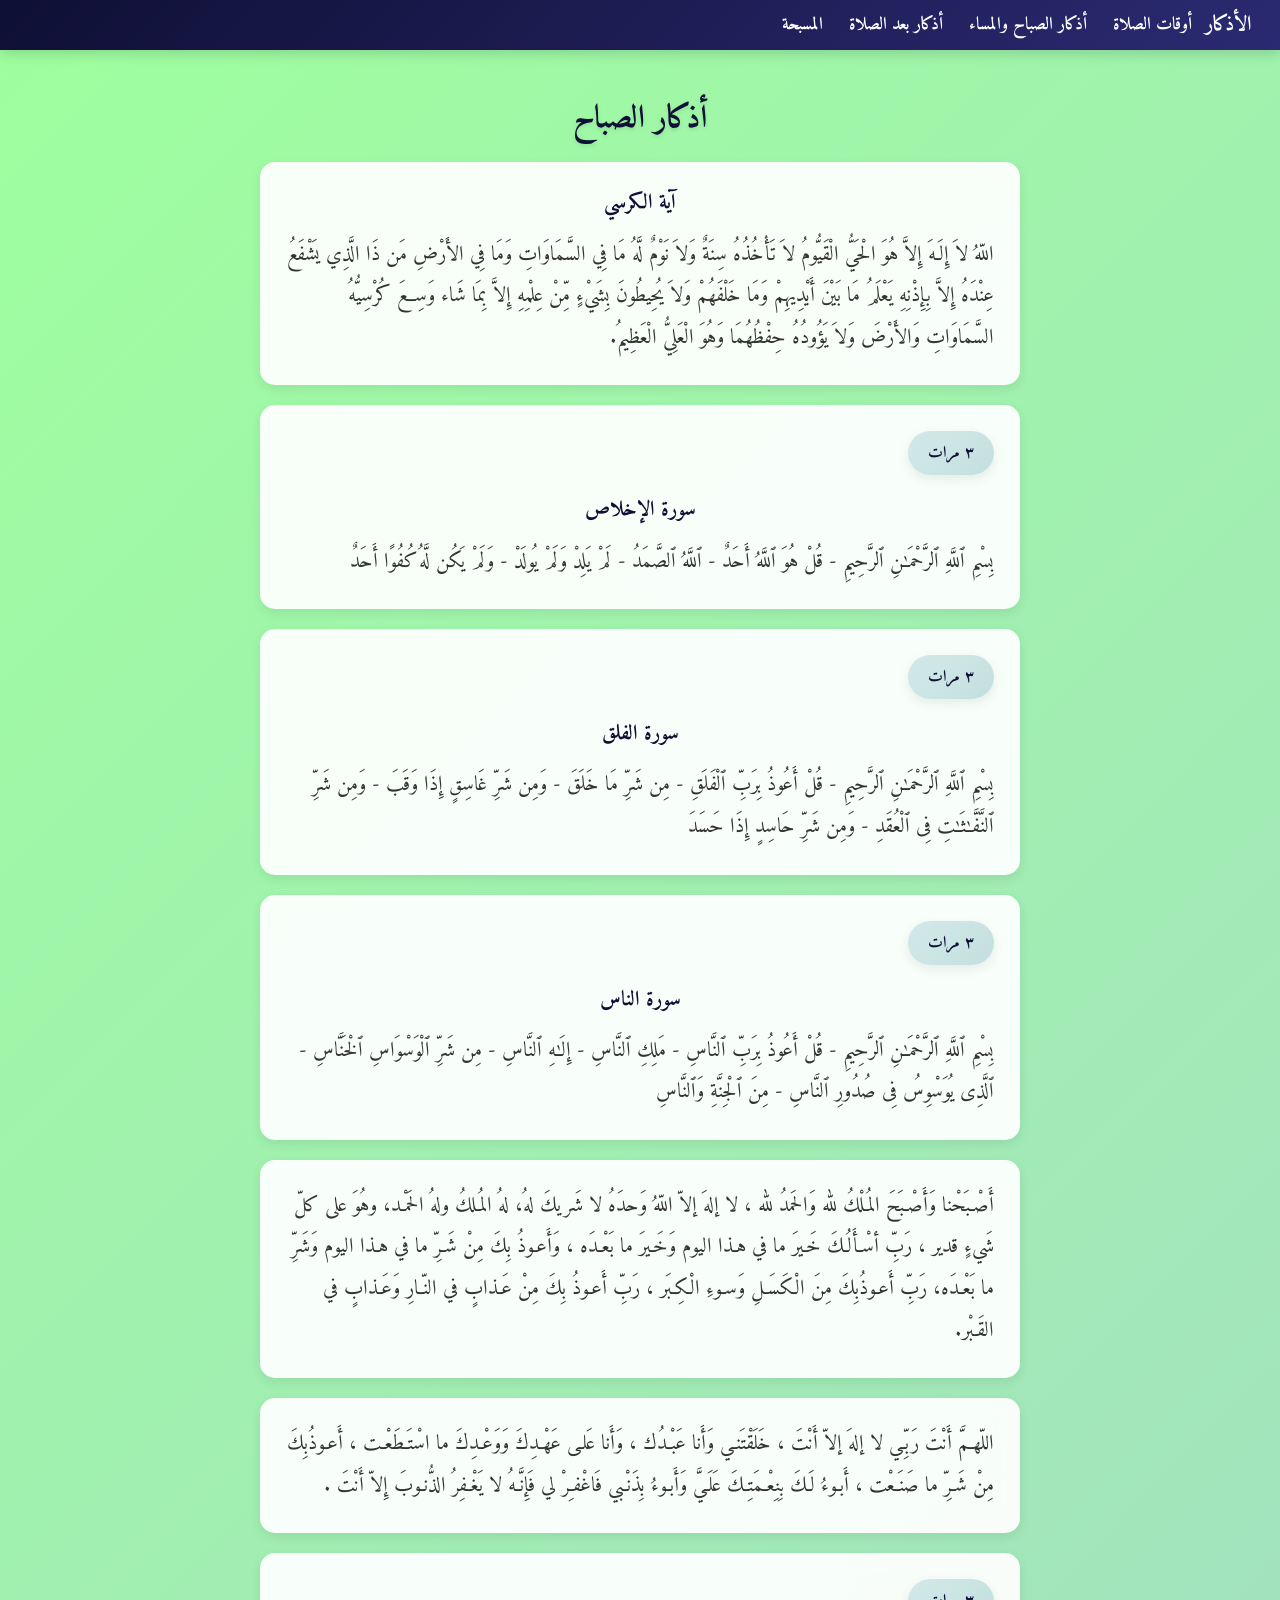
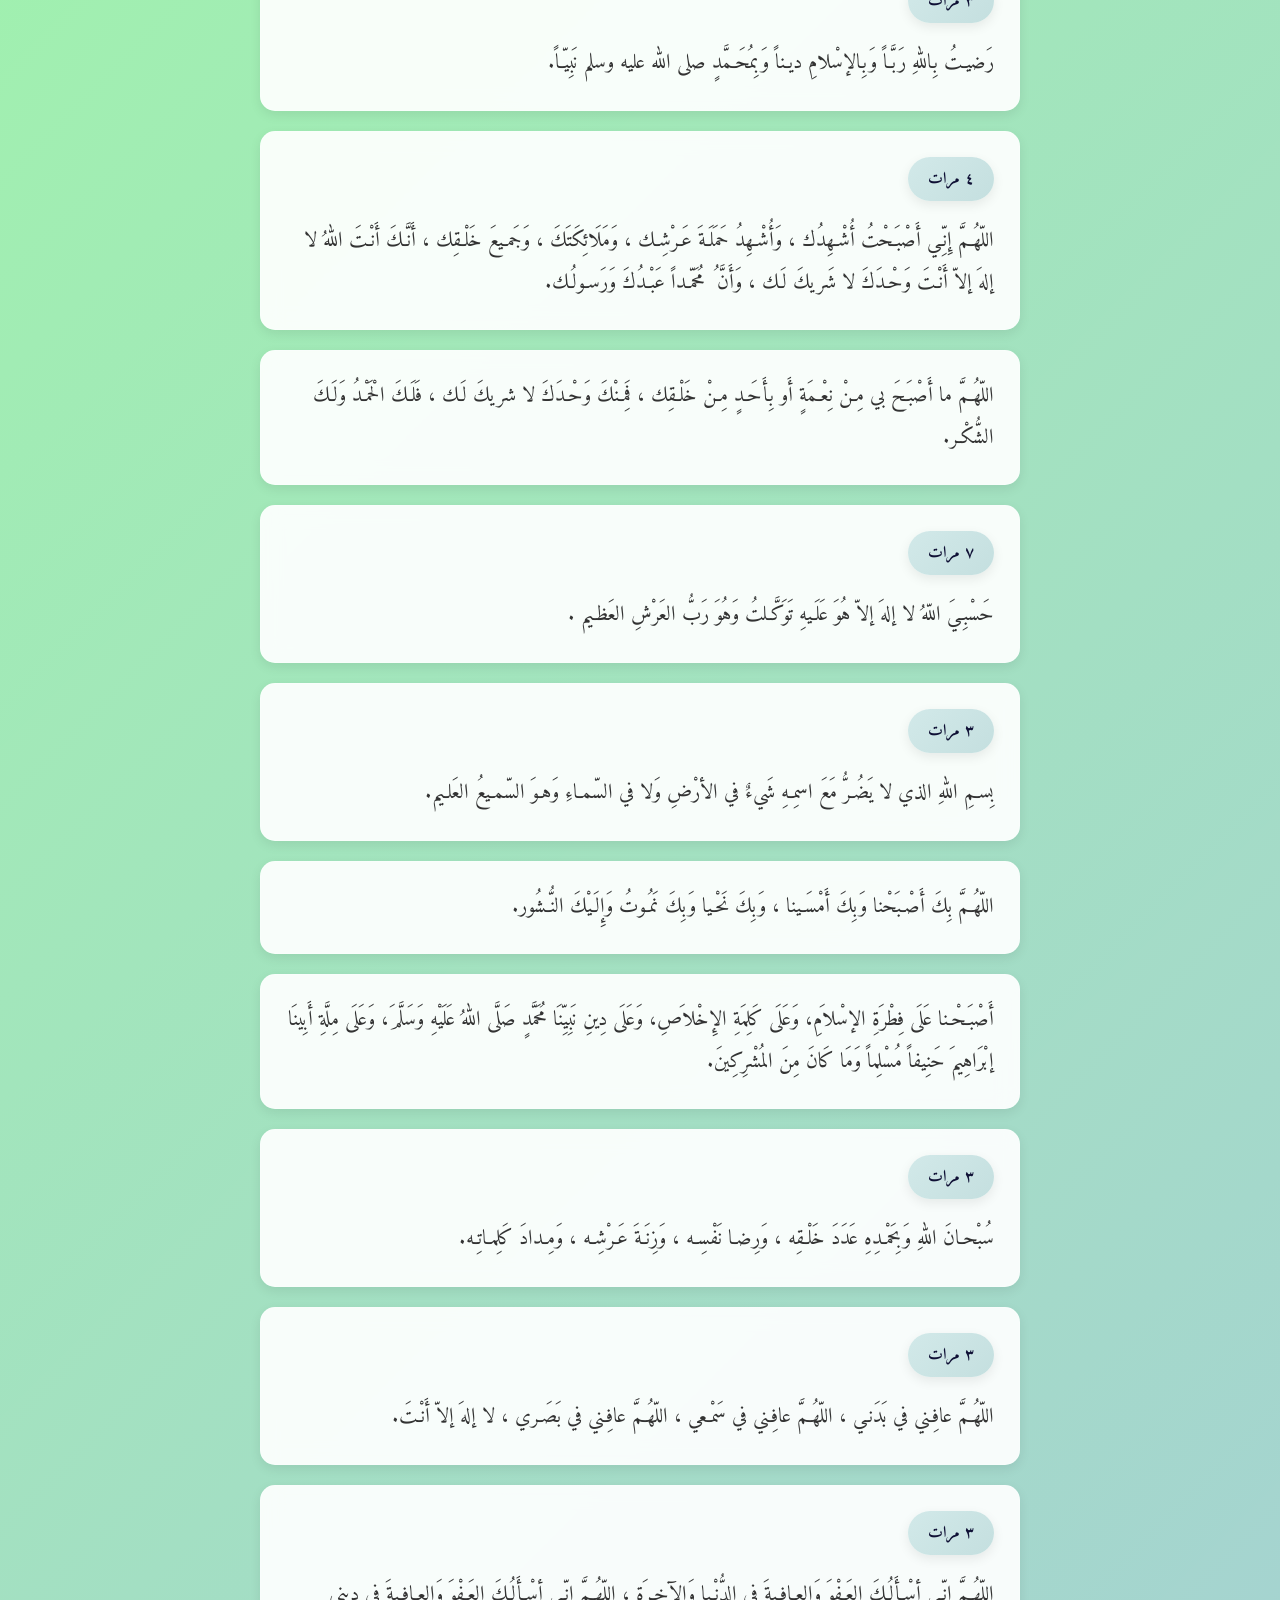
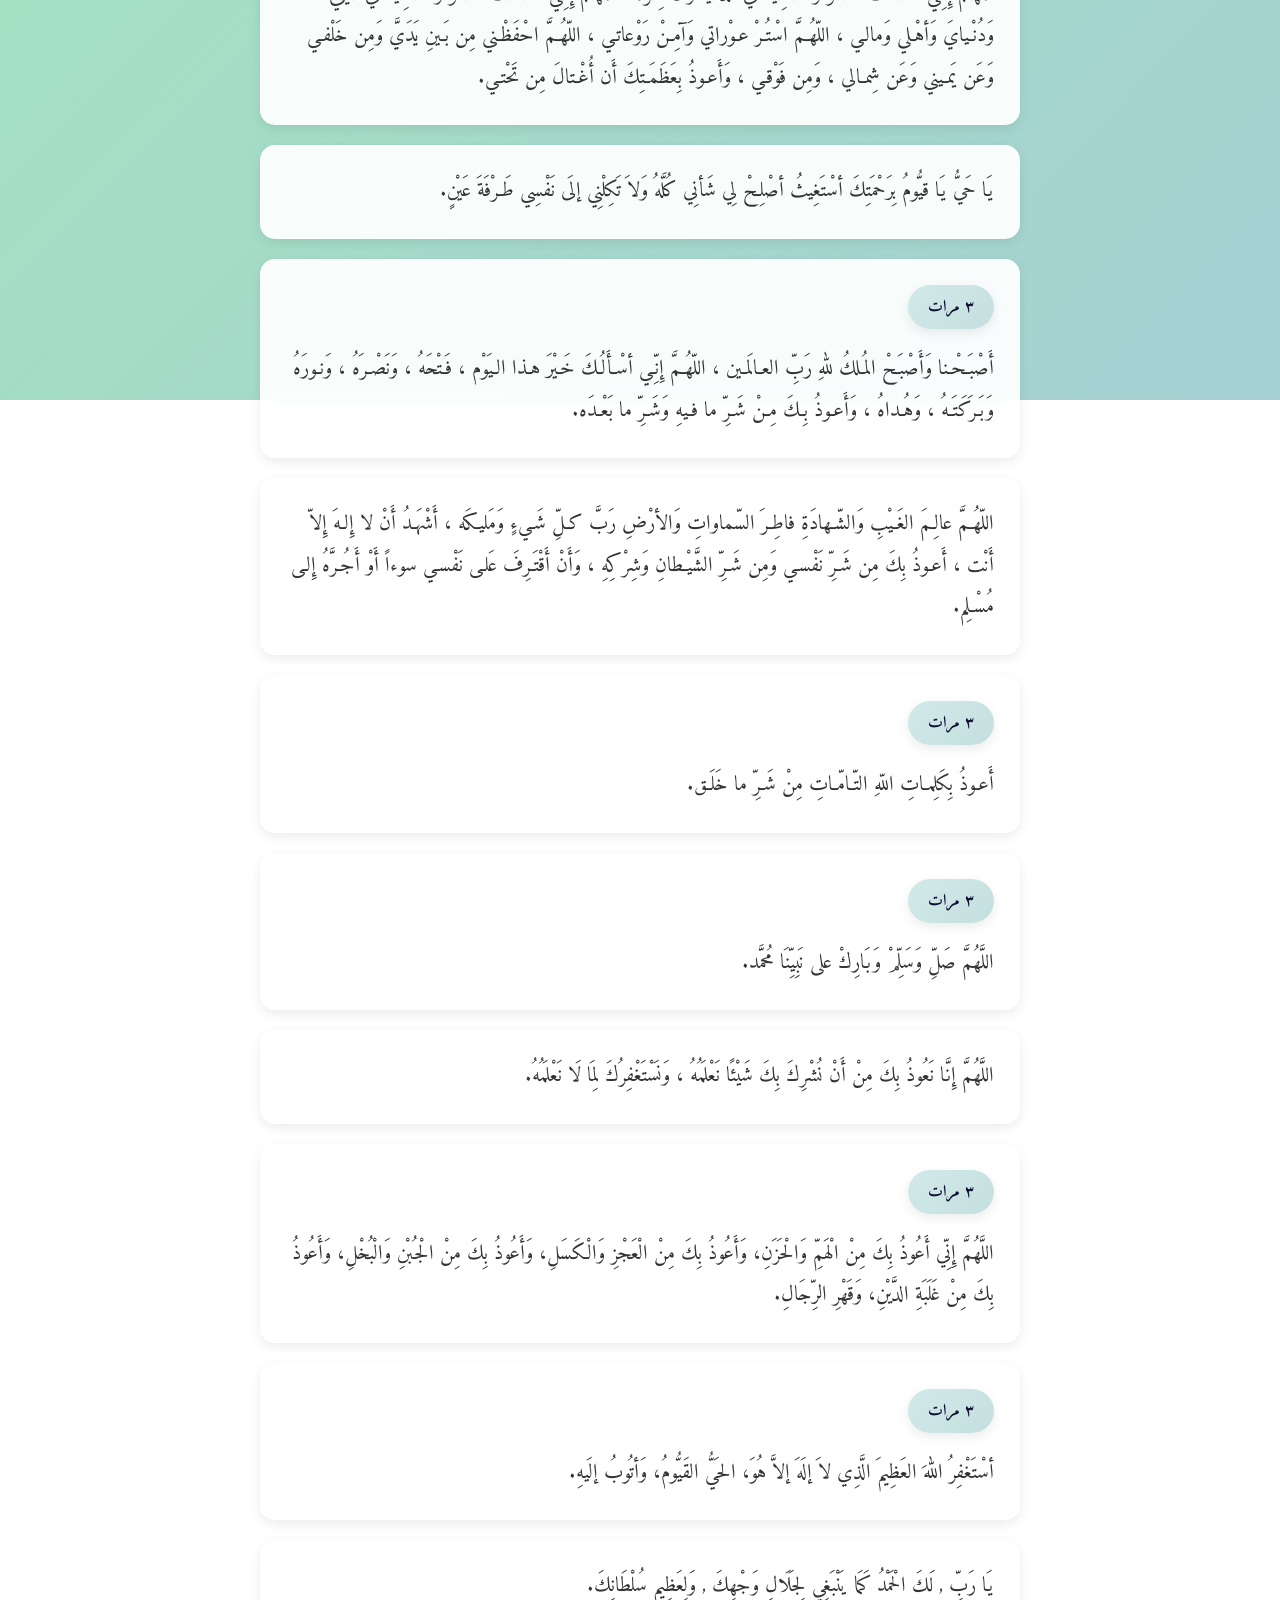
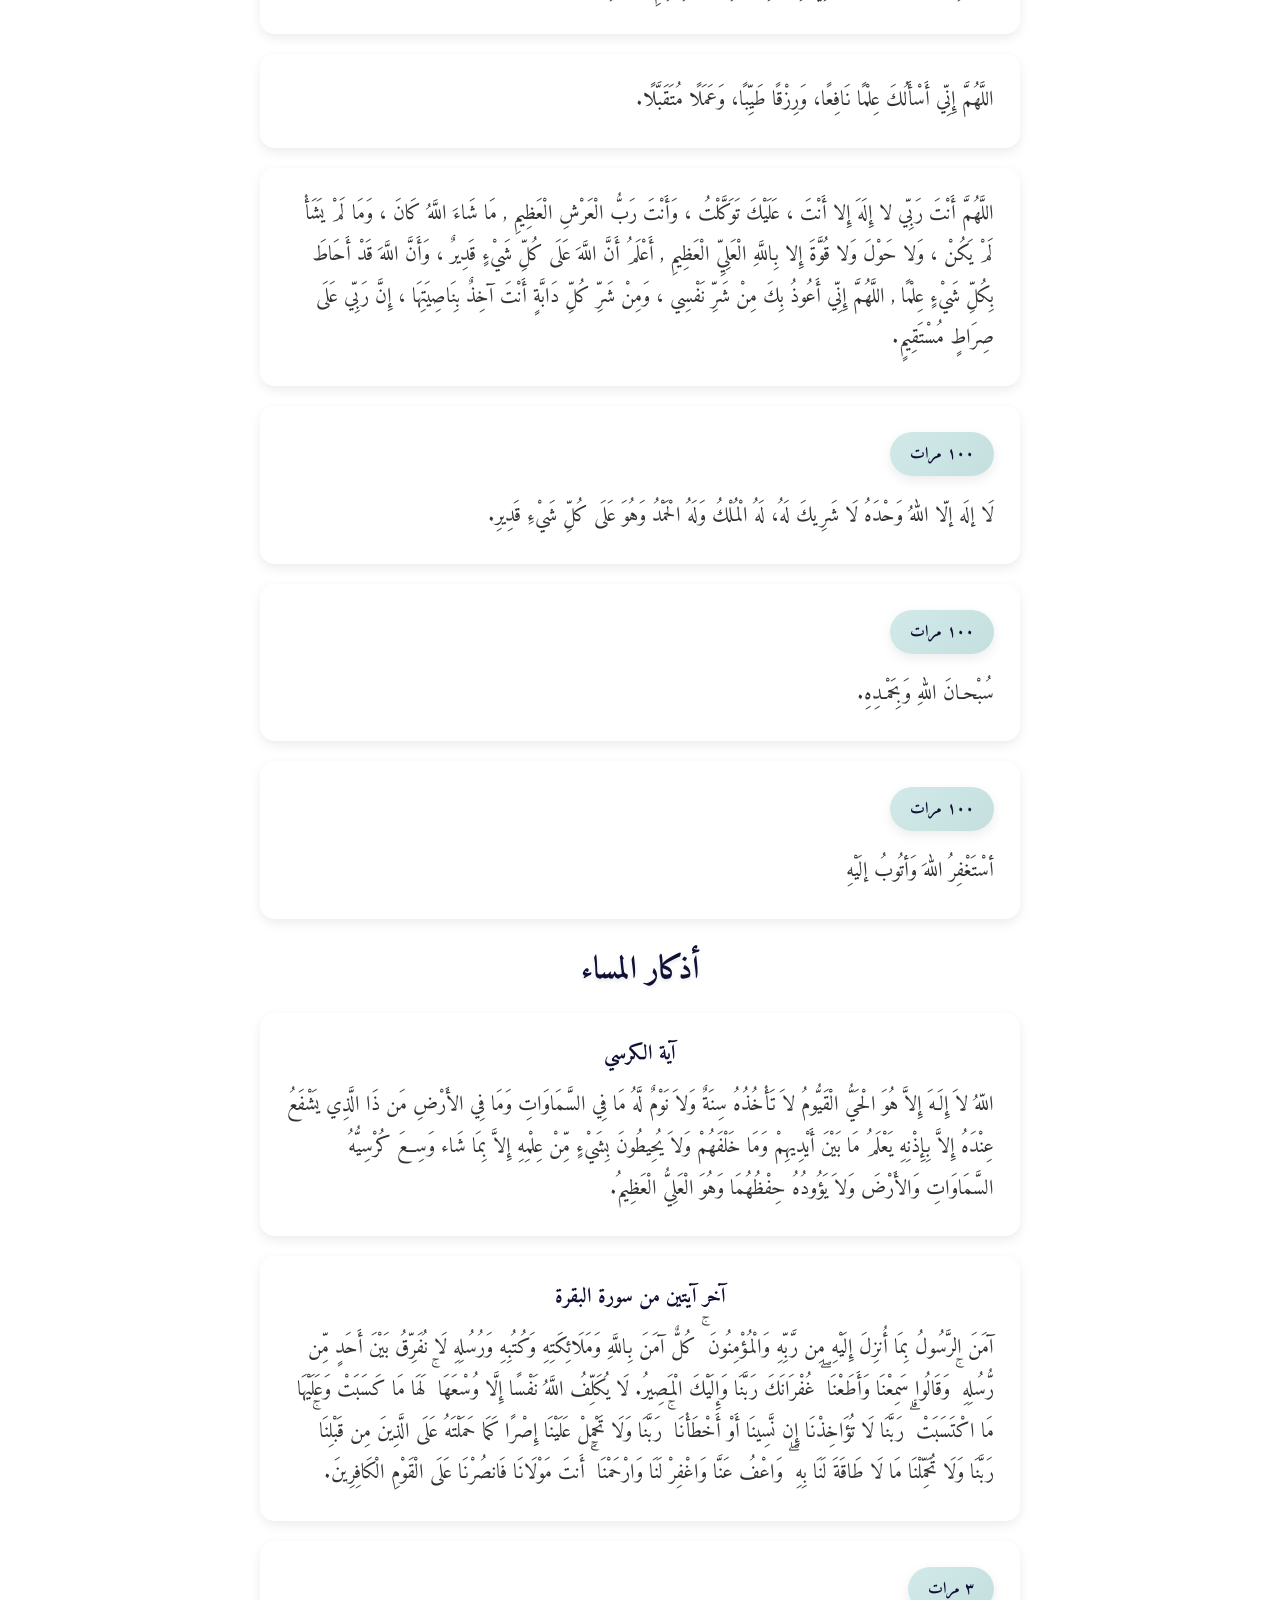
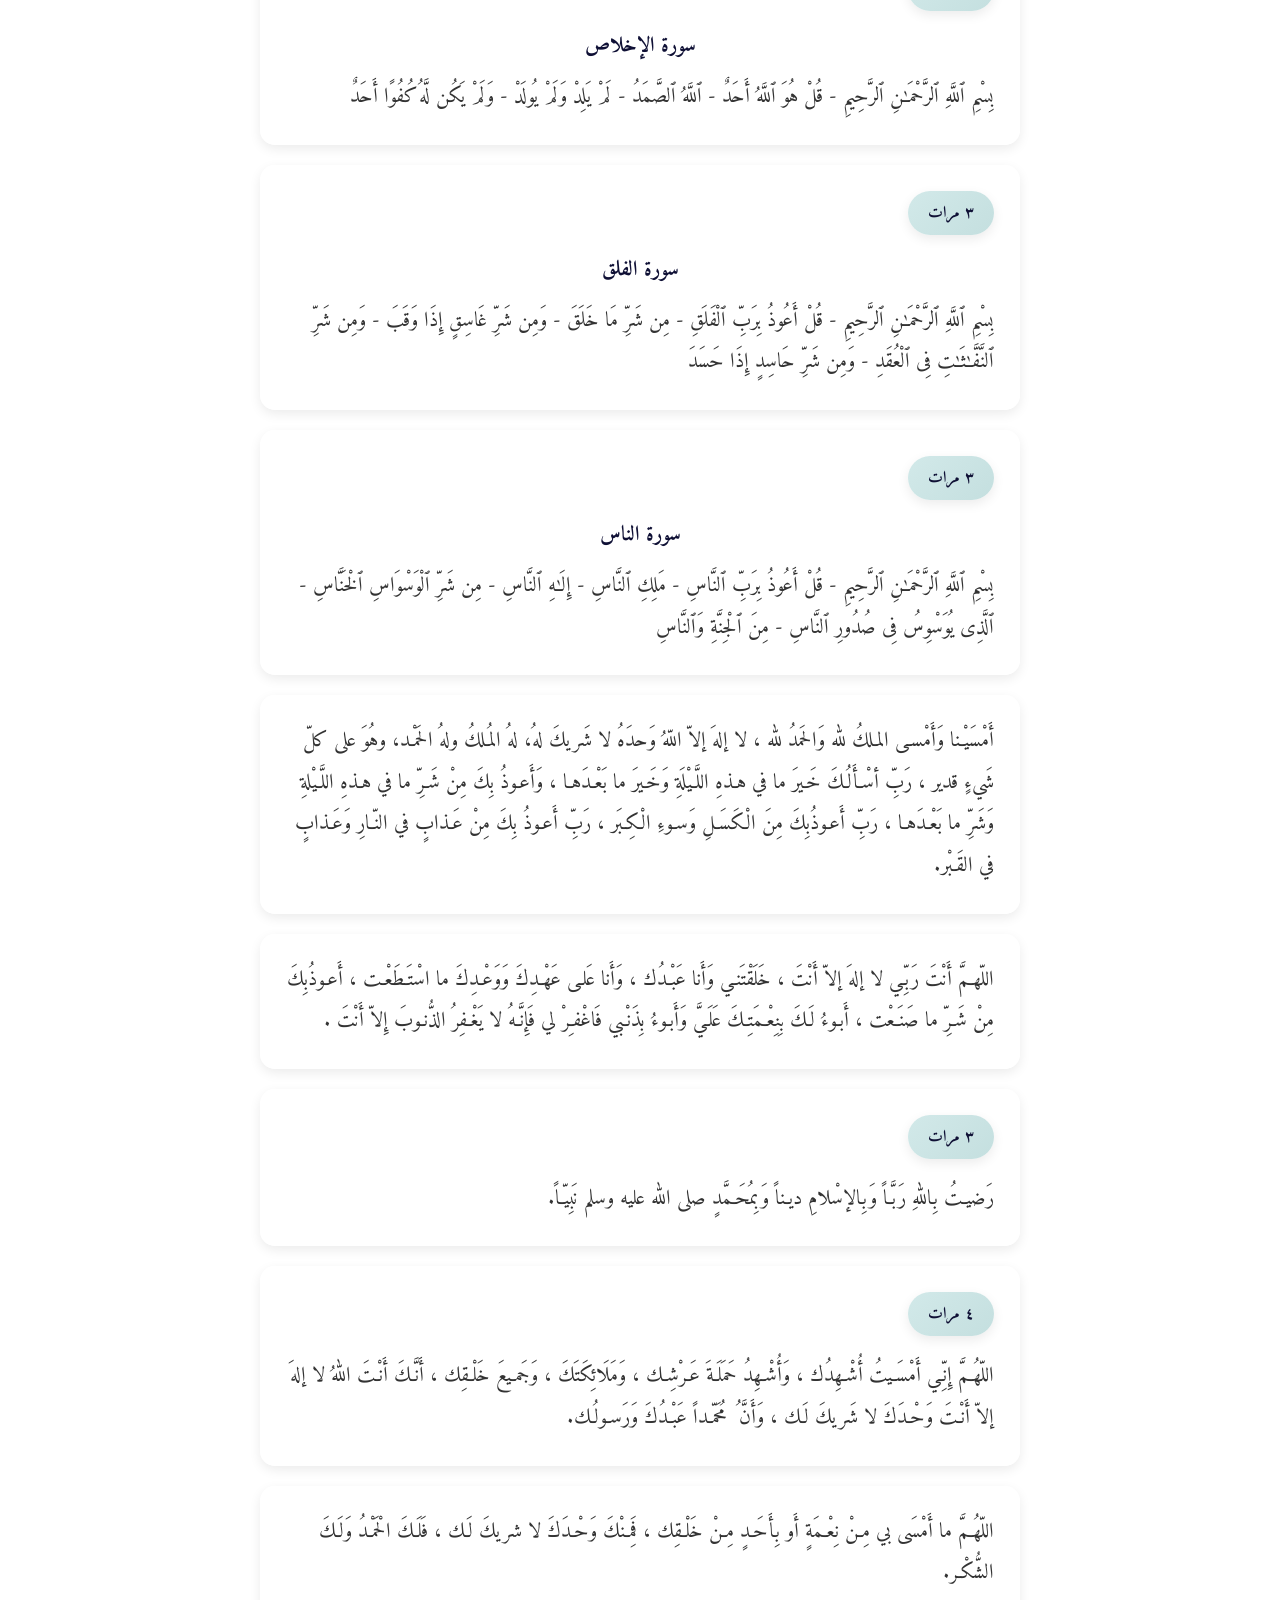
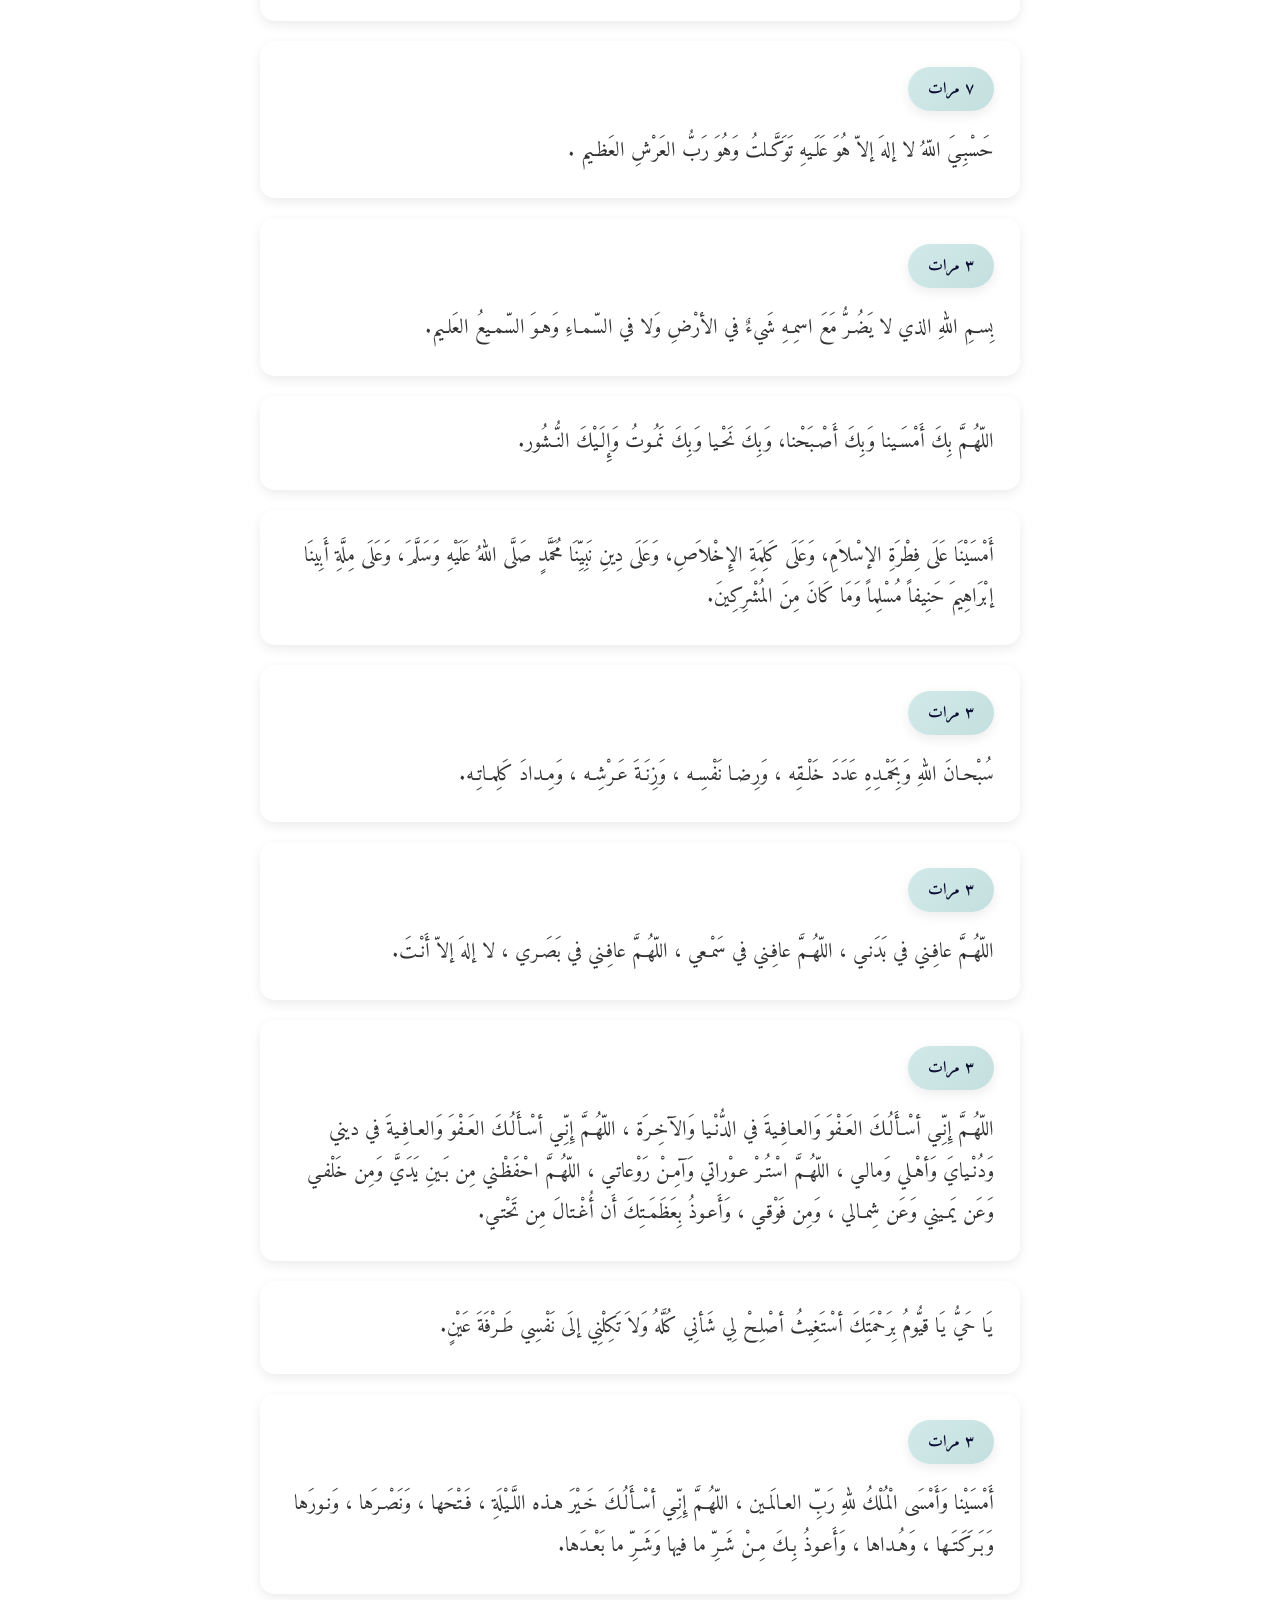
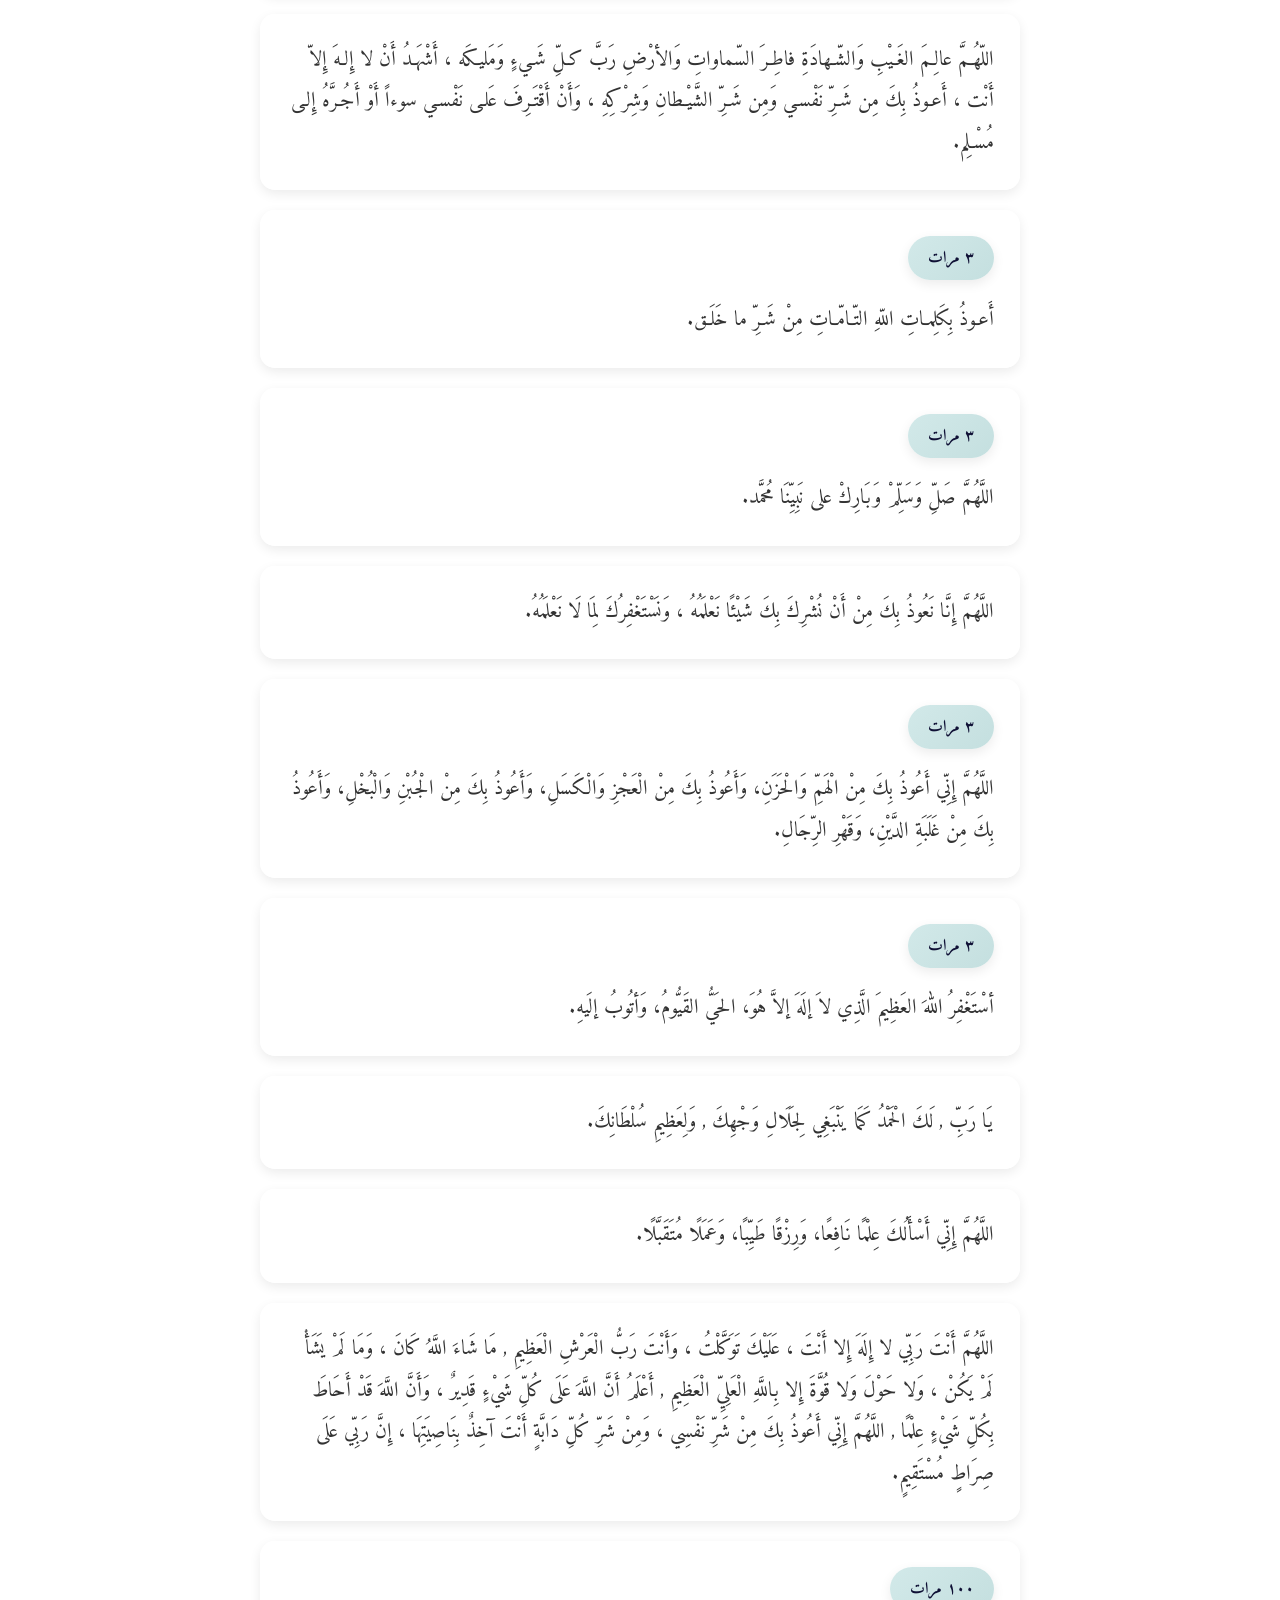
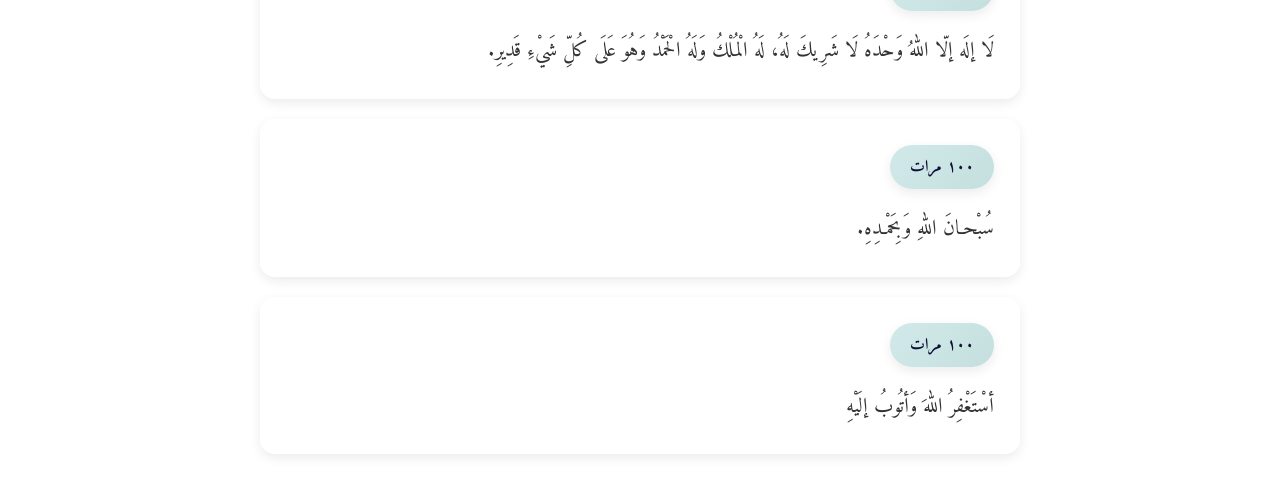
==== commit cecd2b2a: "gadit responsive" ====
--- a/adkarAr.html
+++ b/adkarAr.html
@@ -131,13 +131,20 @@
       .navigation-header {
         background: linear-gradient(135deg, var(--primary-color), #2a2a72);
         color: white;
-        padding: 15px 0;
+        padding: 0;
         position: fixed;
         top: 0;
         left: 0;
         width: 100%;
         z-index: 1000;
         box-shadow: 0 4px 12px rgba(0, 0, 0, 0.15);
+      }
+
+      .navbar-brand {
+        color: white !important;
+        font-weight: 700;
+        font-size: 1.3rem;
+        font-family: "Amiri", serif;
       }
 
       .nav-link {
@@ -150,6 +157,7 @@
         text-decoration: none;
         font-family: "Amiri", serif;
         font-size: 1.1rem;
+        text-align: center;
       }
 
       .nav-link:hover {
@@ -157,11 +165,17 @@
         transform: translateY(-2px);
       }
 
-      .nav-container {
-        display: flex;
-        justify-content: center;
-        flex-wrap: wrap;
-        gap: 10px;
+      .navbar-toggler {
+        border: none;
+        padding: 8px 12px;
+      }
+
+      .navbar-toggler:focus {
+        box-shadow: none;
+      }
+
+      .navbar-toggler-icon {
+        background-image: url("data:image/svg+xml,%3csvg xmlns='http://www.w3.org/2000/svg' viewBox='0 0 30 30'%3e%3cpath stroke='rgba%28255, 255, 255, 1%29' stroke-linecap='round' stroke-miterlimit='10' stroke-width='2' d='M4 7h22M4 15h22M4 23h22'/%3e%3c/svg%3e");
       }
 
       @media (max-width: 768px) {
@@ -211,30 +225,33 @@
         .repetition-badge {
           font-size: 0.9rem;
           padding: 8px 16px;
-        }
-
-        .nav-container {
-          flex-direction: column;
-          align-items: center;
-          gap: 5px;
-        }
-
-        .nav-link {
-          width: 200px;
-          text-align: center;
         }
       }
     </style>
   </head>
   <body>
     <!-- Navigation Header -->
-    <nav class="navigation-header">
+    <nav class="navbar navbar-expand-lg navigation-header">
       <div class="container-fluid">
-        <div class="nav-container">
-          <a href="index.html" class="nav-link">أوقات الصلاة</a>
-          <a href="adkarAr.html" class="nav-link">أذكار الصباح والمساء</a>
-          <a href="afterprayerAr.html" class="nav-link">أذكار بعد الصلاة</a>
-          <a href="tassbih.html" class="nav-link">المسبحة</a>
+        <a class="navbar-brand" href="index.html">الأذكار</a>
+        <button
+          class="navbar-toggler"
+          type="button"
+          data-bs-toggle="collapse"
+          data-bs-target="#navbarNav"
+          aria-controls="navbarNav"
+          aria-expanded="false"
+          aria-label="Toggle navigation"
+        >
+          <span class="navbar-toggler-icon"></span>
+        </button>
+        <div class="collapse navbar-collapse" id="navbarNav">
+          <div class="navbar-nav ms-auto">
+            <a href="index.html" class="nav-link">أوقات الصلاة</a>
+            <a href="adkarAr.html" class="nav-link">أذكار الصباح والمساء</a>
+            <a href="afterprayerAr.html" class="nav-link">أذكار بعد الصلاة</a>
+            <a href="tassbih.html" class="nav-link">المسبحة</a>
+          </div>
         </div>
       </div>
     </nav>
